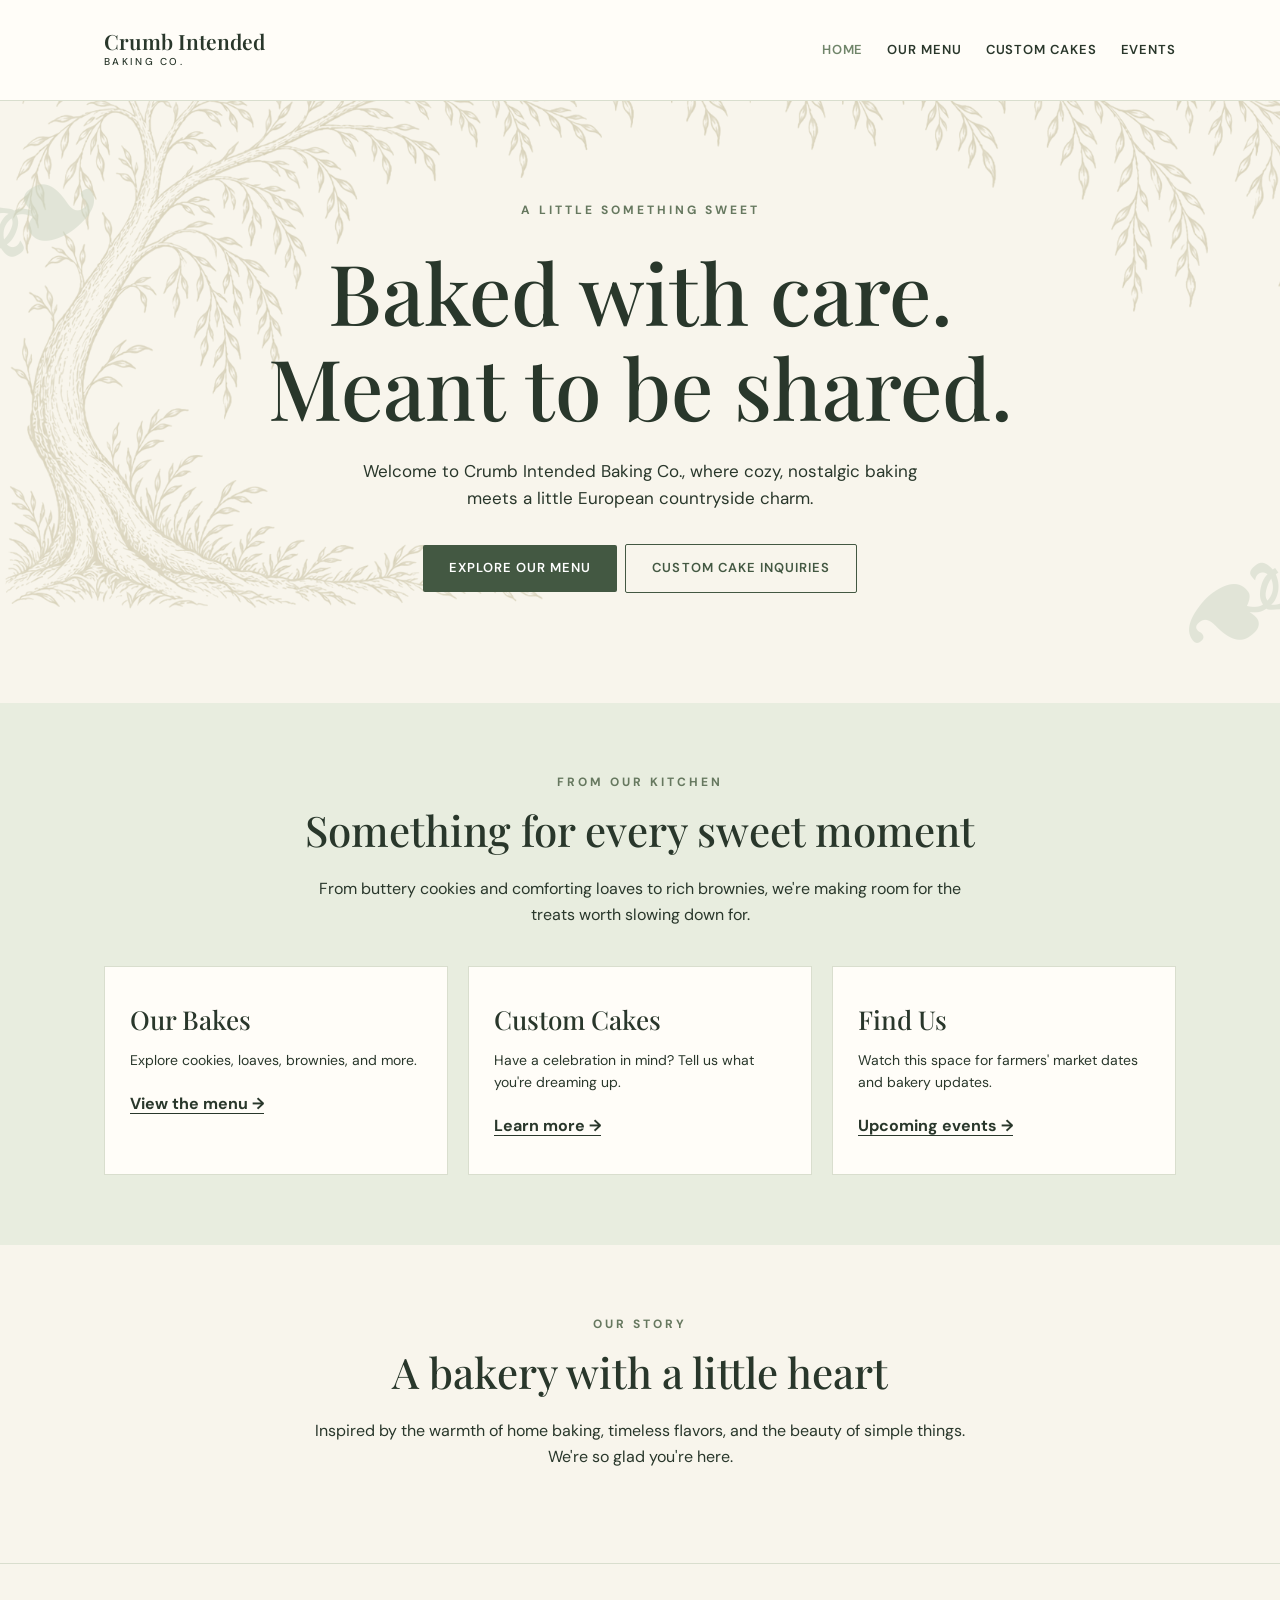
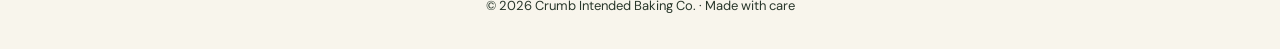
==== index.html @ a88b28e7 "Update index.html" ====
<!doctype html>
<html lang="en">
<head>
  <meta charset="utf-8">
  <meta name="viewport" content="width=device-width,initial-scale=1">
  <meta name="description" content="Crumb Intended Baking Co. — thoughtfully baked treats, custom cake inquiries, and local market updates.">
  <title>Crumb Intended Baking Co. | Home</title>
  <link rel="preconnect" href="https://fonts.googleapis.com">
  <link rel="preconnect" href="https://fonts.gstatic.com" crossorigin>
  <link href="https://fonts.googleapis.com/css2?family=DM+Sans:wght@400;500;600;700&family=Playfair+Display:wght@400;500;600&display=swap" rel="stylesheet">
  <style>
    :root{--cream:#f8f5ec;--sage:#a6b19a;--olive:#435842;--ink:#29372b;--line:#d9dece;--paper:#fffdf8}
    *{box-sizing:border-box}body{margin:0;background:var(--cream);color:var(--ink);font-family:'DM Sans',Arial,sans-serif;line-height:1.6}a{color:inherit}header{background:var(--paper);border-bottom:1px solid var(--line)}.wrap{max-width:1120px;margin:auto;padding:0 24px}.nav{display:flex;align-items:center;justify-content:space-between;gap:24px;min-height:100px}.brand{display:flex;align-items:center;gap:14px;text-decoration:none}.logo{width:56px;height:56px;object-fit:contain}.brand-text{font:600 21px/1.15 'Playfair Display',Georgia,serif}.brand-text small{display:block;font:500 10px/1.8 'DM Sans',sans-serif;letter-spacing:.23em;text-transform:uppercase}nav{display:flex;gap:24px;flex-wrap:wrap}nav a{text-decoration:none;font-size:13px;font-weight:600;letter-spacing:.07em;text-transform:uppercase}nav a:hover,nav a[aria-current=page]{color:#70856a}.hero{padding:100px 0 110px;text-align:center;position:relative;overflow:hidden}.eyebrow{text-transform:uppercase;letter-spacing:.25em;font-size:12px;color:#66785f;font-weight:700}.hero h1{font:500 clamp(44px,7vw,84px)/1.13 'Playfair Display',Georgia,serif;max-width:850px;margin:24px auto}.hero p{font-size:17px;max-width:600px;margin:0 auto 32px}.button{display:inline-block;background:var(--olive);color:white;text-decoration:none;padding:13px 26px;border-radius:2px;font-weight:600;font-size:13px;letter-spacing:.08em;text-transform:uppercase}.button:hover{background:#2e412f}.ghost{background:transparent;color:var(--olive);border:1px solid var(--olive);margin-left:8px}.ghost:hover{background:#e6ebdf}.branch{position:absolute;font:normal 160px Georgia,serif;color:#cbd5c3;opacity:.5;pointer-events:none}.left{left:-25px;top:20px;transform:rotate(-25deg)}.right{right:-25px;bottom:0;transform:rotate(145deg)}.section{padding:70px 0;text-align:center}.section h2{font:500 42px 'Playfair Display',Georgia,serif;margin:10px 0 18px}.section p{max-width:680px;margin:0 auto 24px}.cards{display:grid;grid-template-columns:repeat(3,1fr);gap:20px;margin-top:38px}.card{padding:35px 25px;background:var(--paper);border:1px solid var(--line);text-align:left}.card h3{font:500 26px 'Playfair Display',Georgia,serif;margin:0 0 12px}.card p{font-size:14px;margin:0 0 20px}.card a{font-weight:700;text-underline-offset:4px}.muted{background:#e8eddf}.footer{padding:32px 0;text-align:center;font-size:13px;border-top:1px solid var(--line)}@media(max-width:760px){.nav{flex-direction:column;padding:20px 0}nav{justify-content:center;gap:15px}.hero{padding:75px 0}.cards{grid-template-columns:1fr}.branch{display:none}.ghost{margin:10px 0 0}}
  .hero {
  position: relative;
  overflow: hidden;
}

.hero .willow-tree {
  position: absolute;
  width: 1050px;
  max-width: none;
  height: auto;
  transform: scale(1.35);
transform-origin: left center;
  left: -0px;
  top: -10px;
  opacity: 0.35;
  pointer-events: none;
  z-index: 0;
}

.hero .wrap {
  position: relative;
  z-index: 1;
}
  </style>
</head>
<body>
<header><div class="wrap nav"><a class="brand" href="index.html"><img class="logo" src="logo.png" alt="" onerror="this.style.display='none'"><span class="brand-text">Crumb Intended <small>Baking Co.</small></span></a><nav aria-label="Main navigation"><a href="index.html" aria-current="page">Home</a><a href="menu.html">Our Menu</a><a href="custom-cakes.html">Custom Cakes</a><a href="events.html">Events</a></nav></div></header>
<main>
<section class="hero">
  <img class="willow-tree" src="crumb_intended_willow_transparent.png" alt="" aria-hidden="true">
  <span class="branch left" aria-hidden="true">❧</span><span class="branch right" aria-hidden="true">❧</span><div class="wrap"><div class="eyebrow">A little something sweet</div><h1>Baked with care.<br>Meant to be shared.</h1><p>Welcome to Crumb Intended Baking Co., where cozy, nostalgic baking meets a little European countryside charm.</p><a class="button" href="menu.html">Explore our menu</a><a class="button ghost" href="custom-cakes.html">Custom cake inquiries</a></div></section>
<section class="section muted"><div class="wrap"><div class="eyebrow">From our kitchen</div><h2>Something for every sweet moment</h2><p>From buttery cookies and comforting loaves to rich brownies, we're making room for the treats worth slowing down for.</p><div class="cards"><article class="card"><h3>Our Bakes</h3><p>Explore cookies, loaves, brownies, and more.</p><a href="menu.html">View the menu →</a></article><article class="card"><h3>Custom Cakes</h3><p>Have a celebration in mind? Tell us what you're dreaming up.</p><a href="cakes.html">Learn more →</a></article><article class="card"><h3>Find Us</h3><p>Watch this space for farmers' market dates and bakery updates.</p><a href="events.html">Upcoming events →</a></article></div></div></section>
<section class="section"><div class="wrap"><div class="eyebrow">Our story</div><h2>A bakery with a little heart</h2><p>Inspired by the warmth of home baking, timeless flavors, and the beauty of simple things. We're so glad you're here.</p></div></section>
</main><footer class="footer"><div class="wrap">© <span id="year"></span> Crumb Intended Baking Co. · Made with care</div></footer>
<script>document.getElementById('year').textContent=new Date().getFullYear();</script>
</body></html>
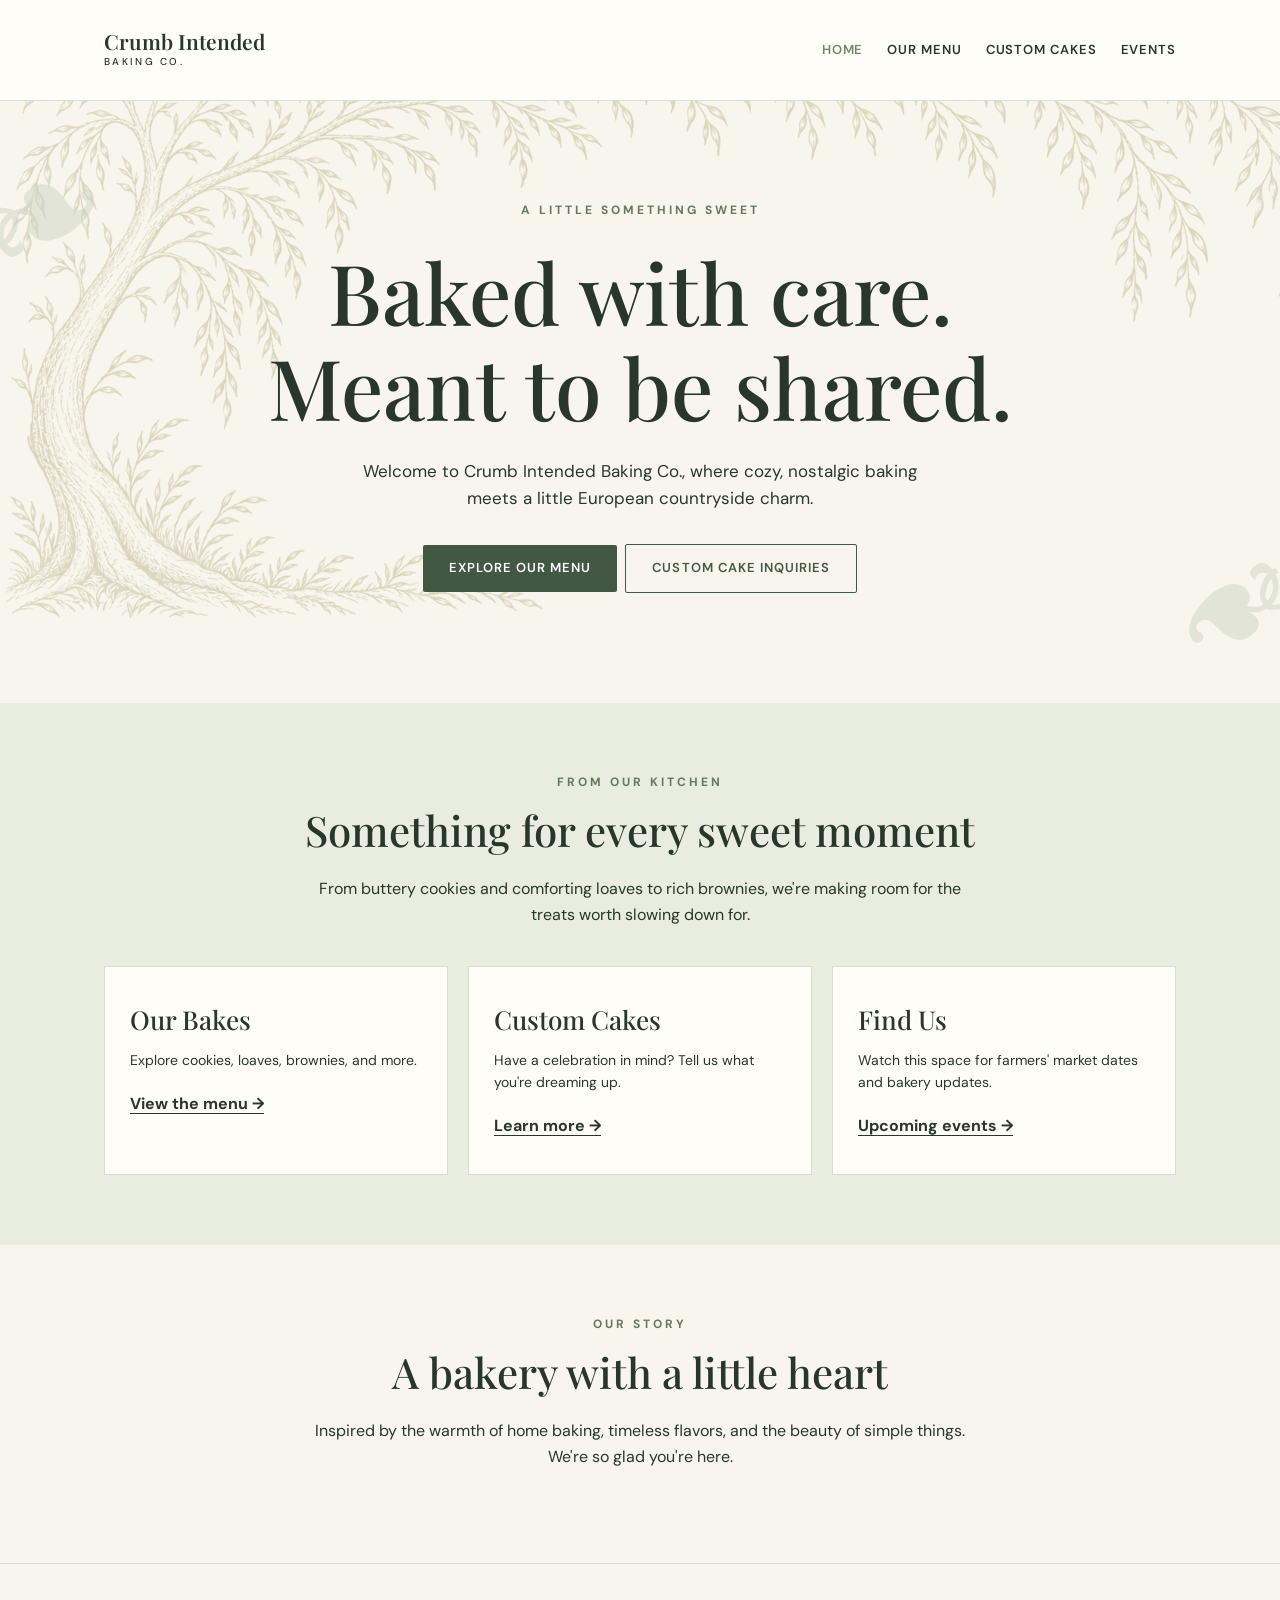
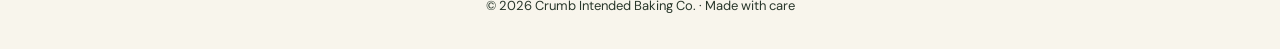
==== commit fb263b74: "Update index.html" ====
--- a/index.html
+++ b/index.html
@@ -24,7 +24,7 @@
   transform: scale(1.35);
 transform-origin: left center;
   left: -0px;
-  top: -10px;
+  top:   0px;
   opacity: 0.35;
   pointer-events: none;
   z-index: 0;
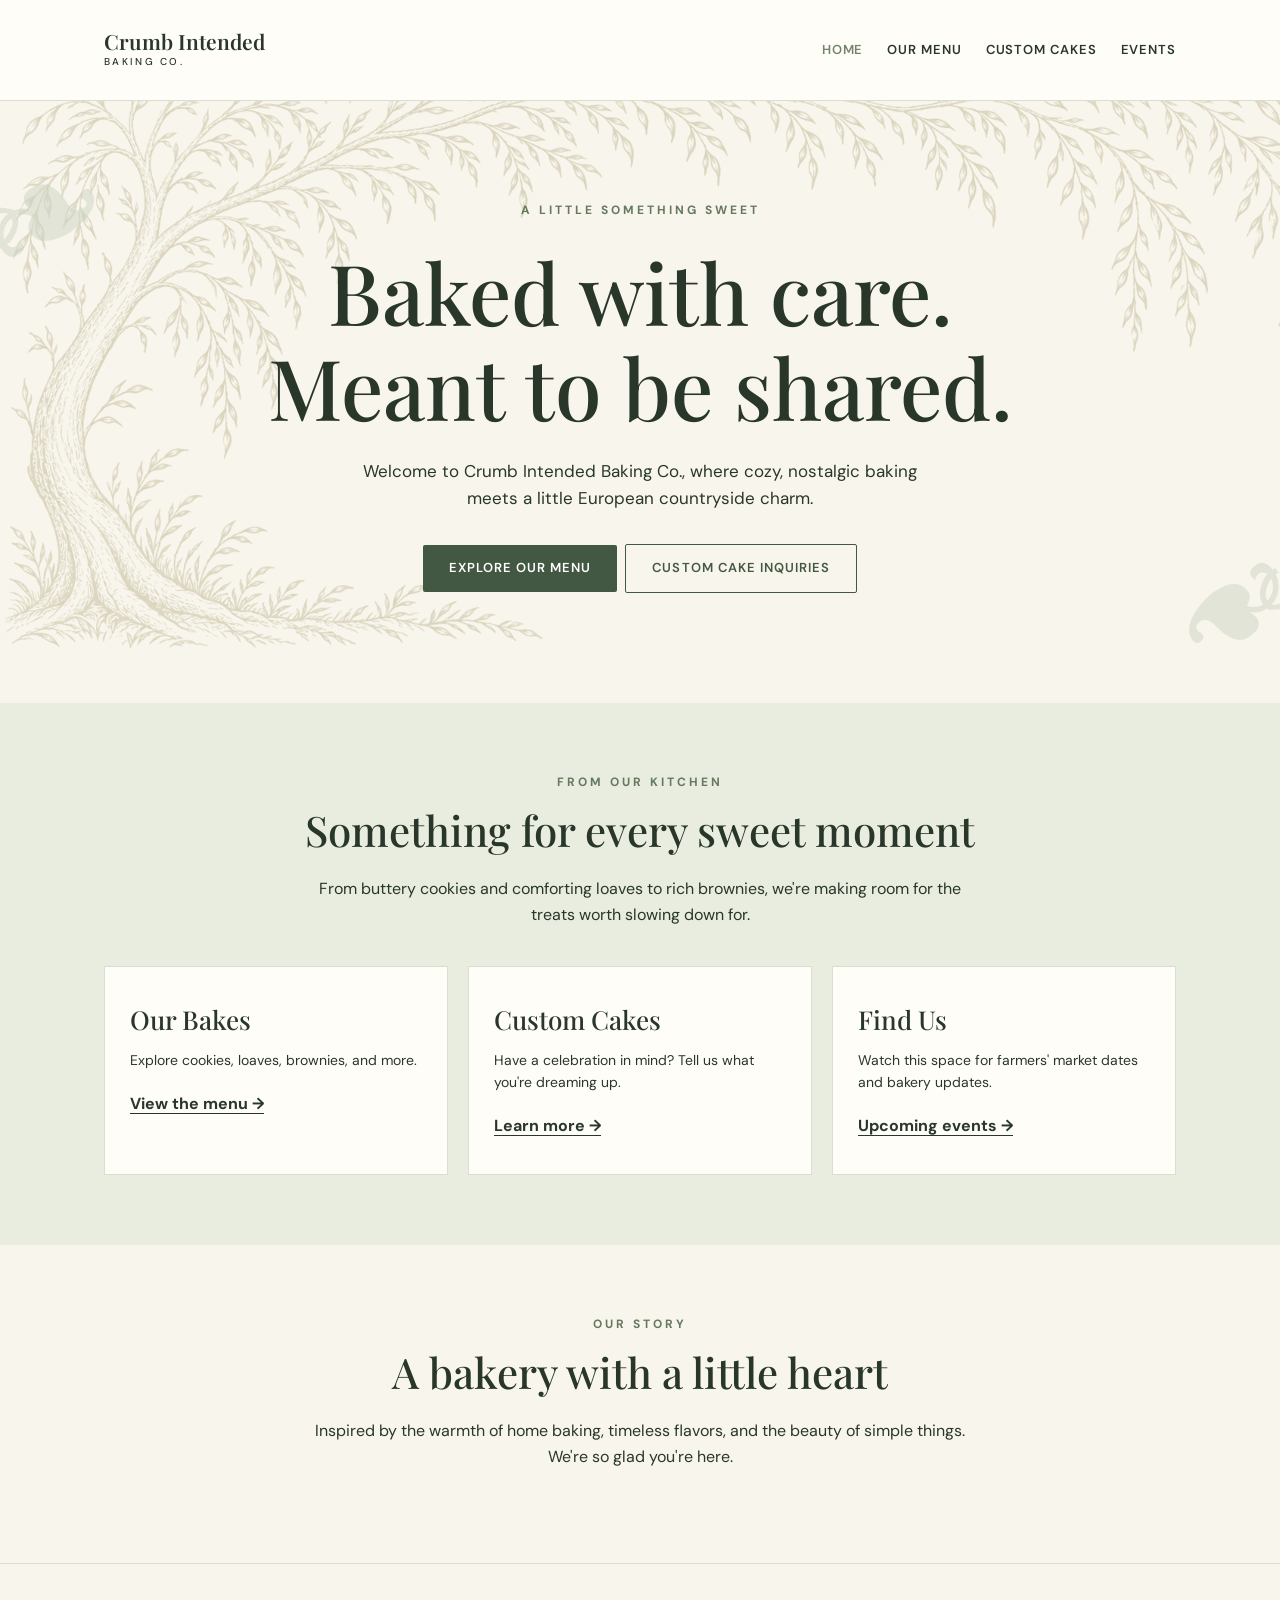
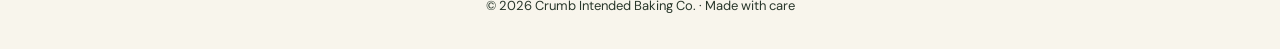
==== commit 76e0c587: "Update index.html" ====
--- a/index.html
+++ b/index.html
@@ -24,7 +24,7 @@
   transform: scale(1.35);
 transform-origin: left center;
   left: -0px;
-  top:   0px;
+  top:   30px;
   opacity: 0.35;
   pointer-events: none;
   z-index: 0;
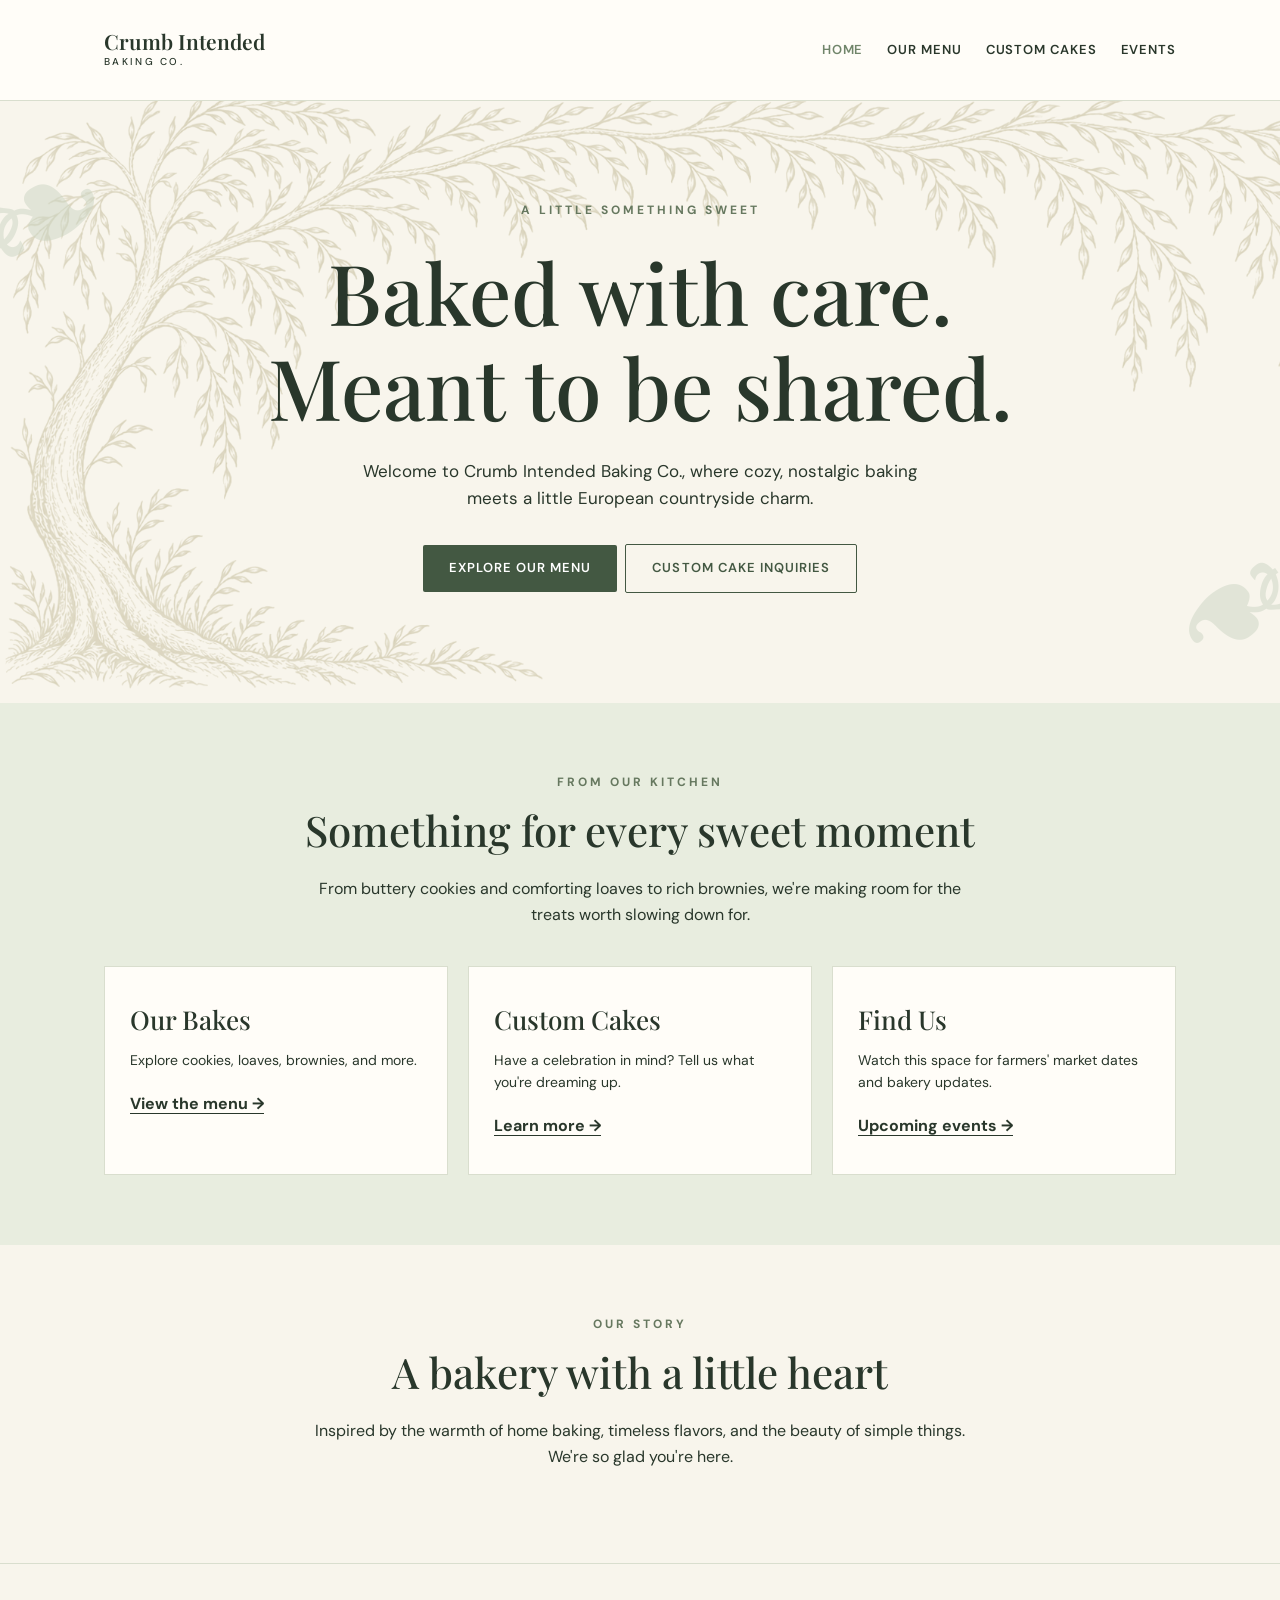
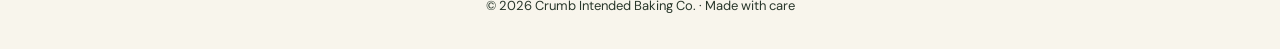
==== commit a965430c: "Update index.html" ====
--- a/index.html
+++ b/index.html
@@ -24,7 +24,7 @@
   transform: scale(1.35);
 transform-origin: left center;
   left: -0px;
-  top:   30px;
+  top:   70px;
   opacity: 0.35;
   pointer-events: none;
   z-index: 0;
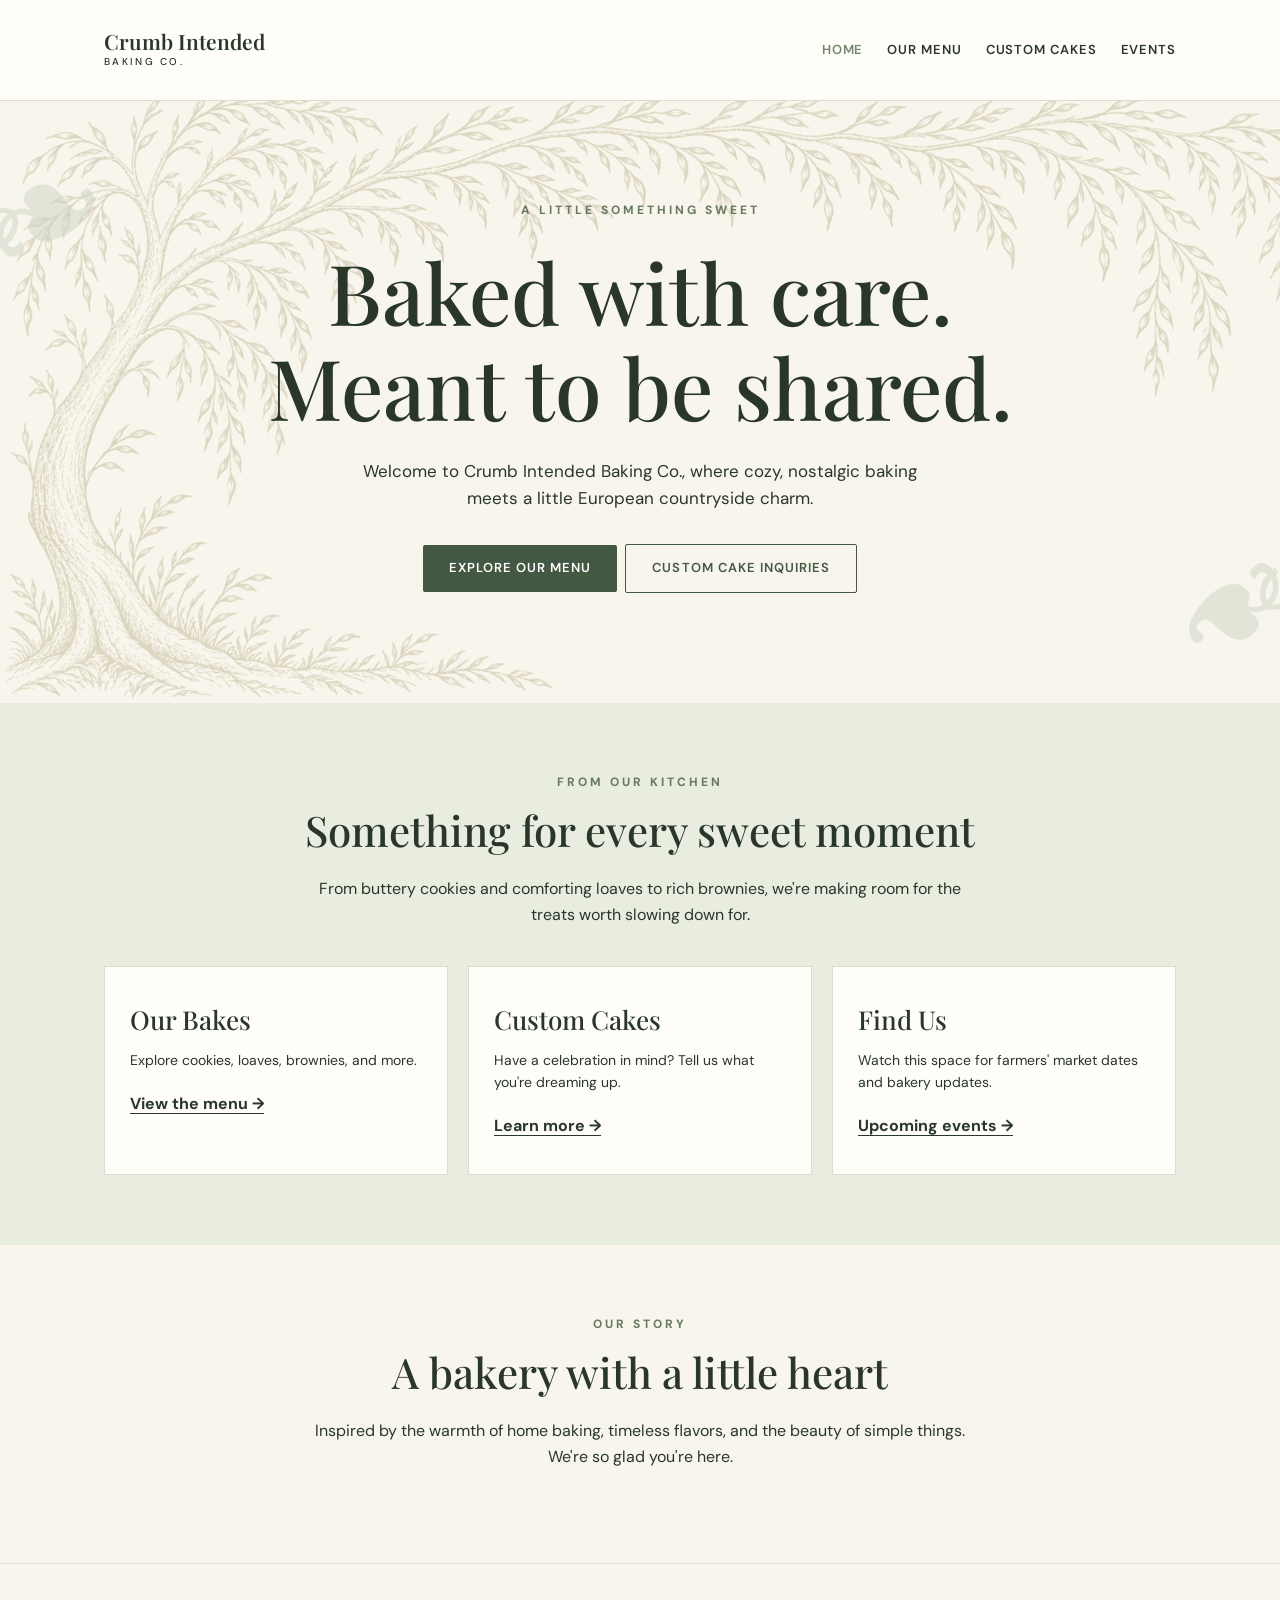
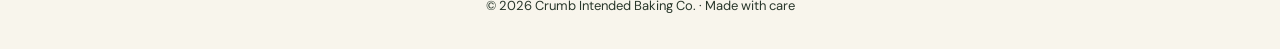
==== commit 316eab3c: "Update index.html" ====
--- a/index.html
+++ b/index.html
@@ -18,7 +18,7 @@
 
 .hero .willow-tree {
   position: absolute;
-  width: 1050px;
+  width: 1070px;
   max-width: none;
   height: auto;
   transform: scale(1.35);
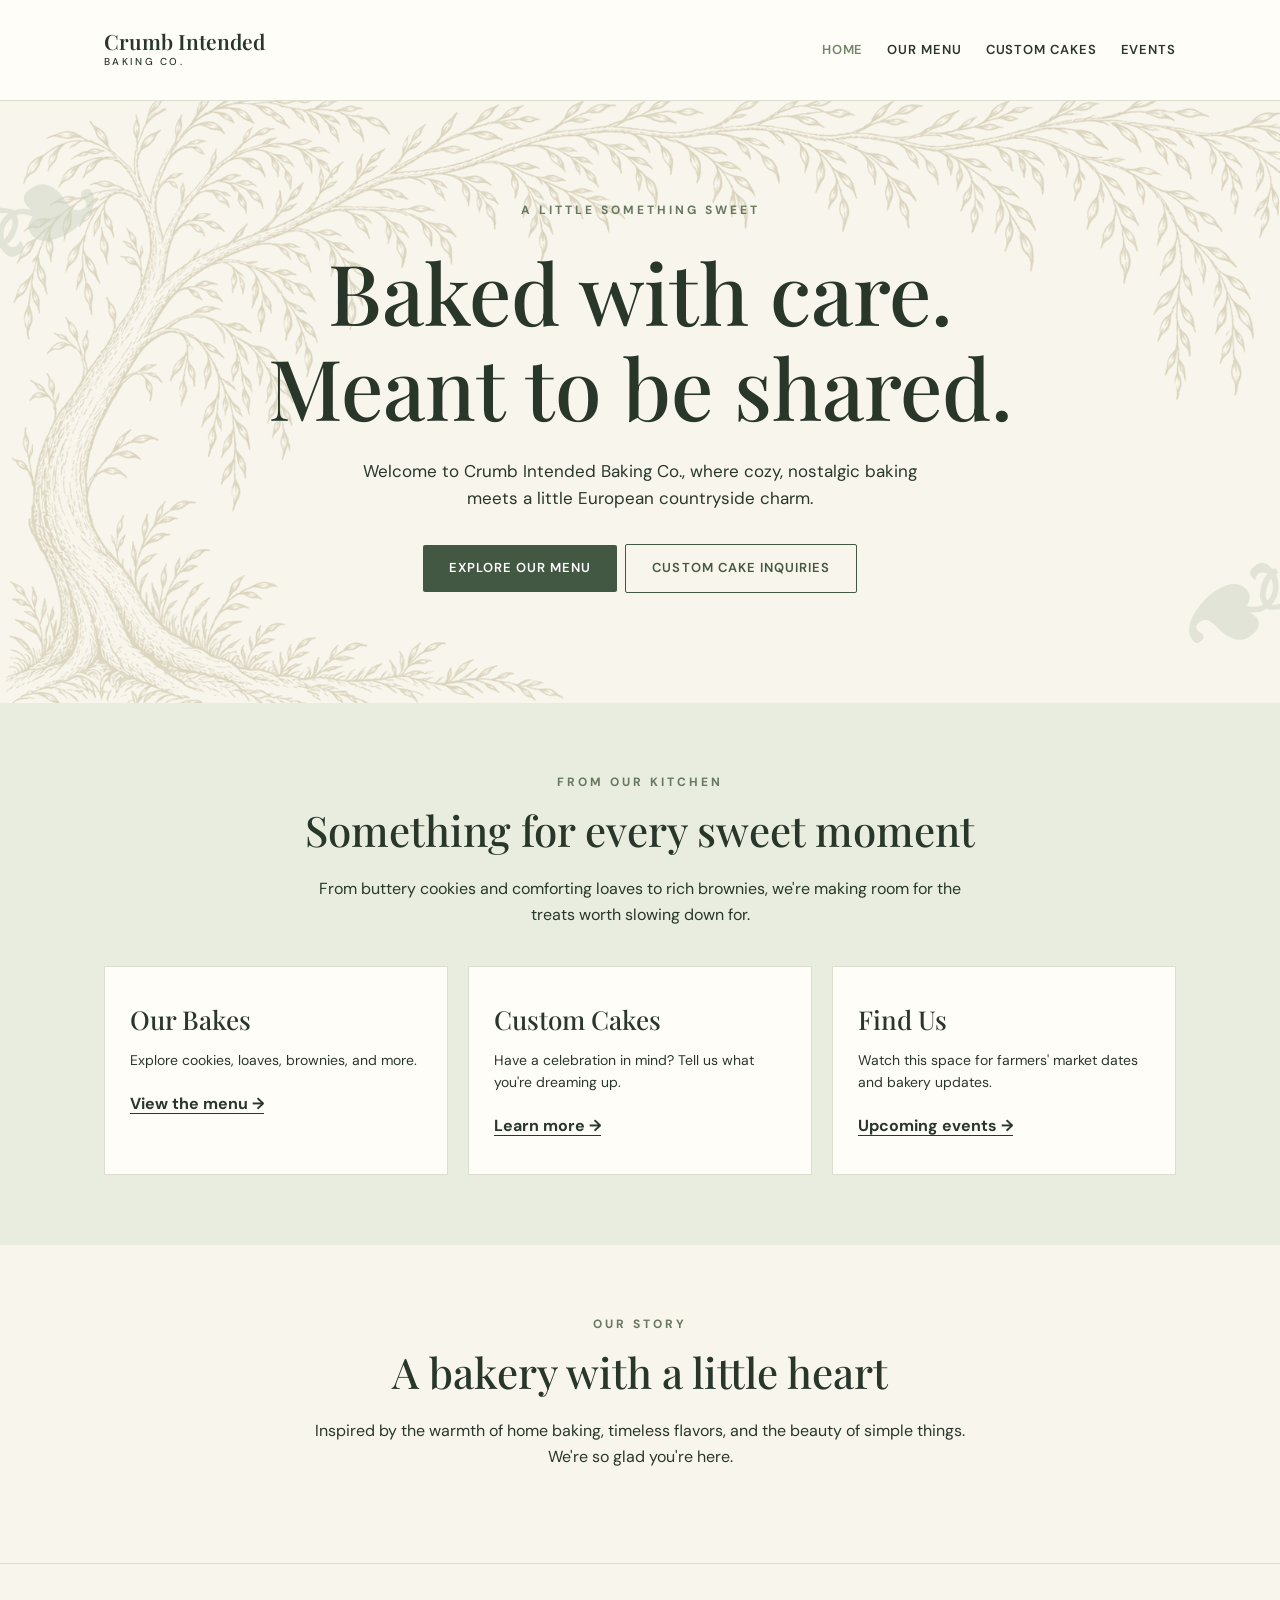
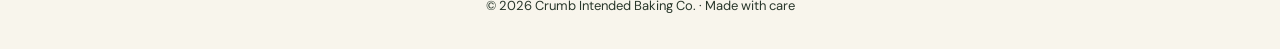
==== commit d658ddb0: "Update index.html" ====
--- a/index.html
+++ b/index.html
@@ -18,7 +18,7 @@
 
 .hero .willow-tree {
   position: absolute;
-  width: 1070px;
+  width: 1090px;
   max-width: none;
   height: auto;
   transform: scale(1.35);
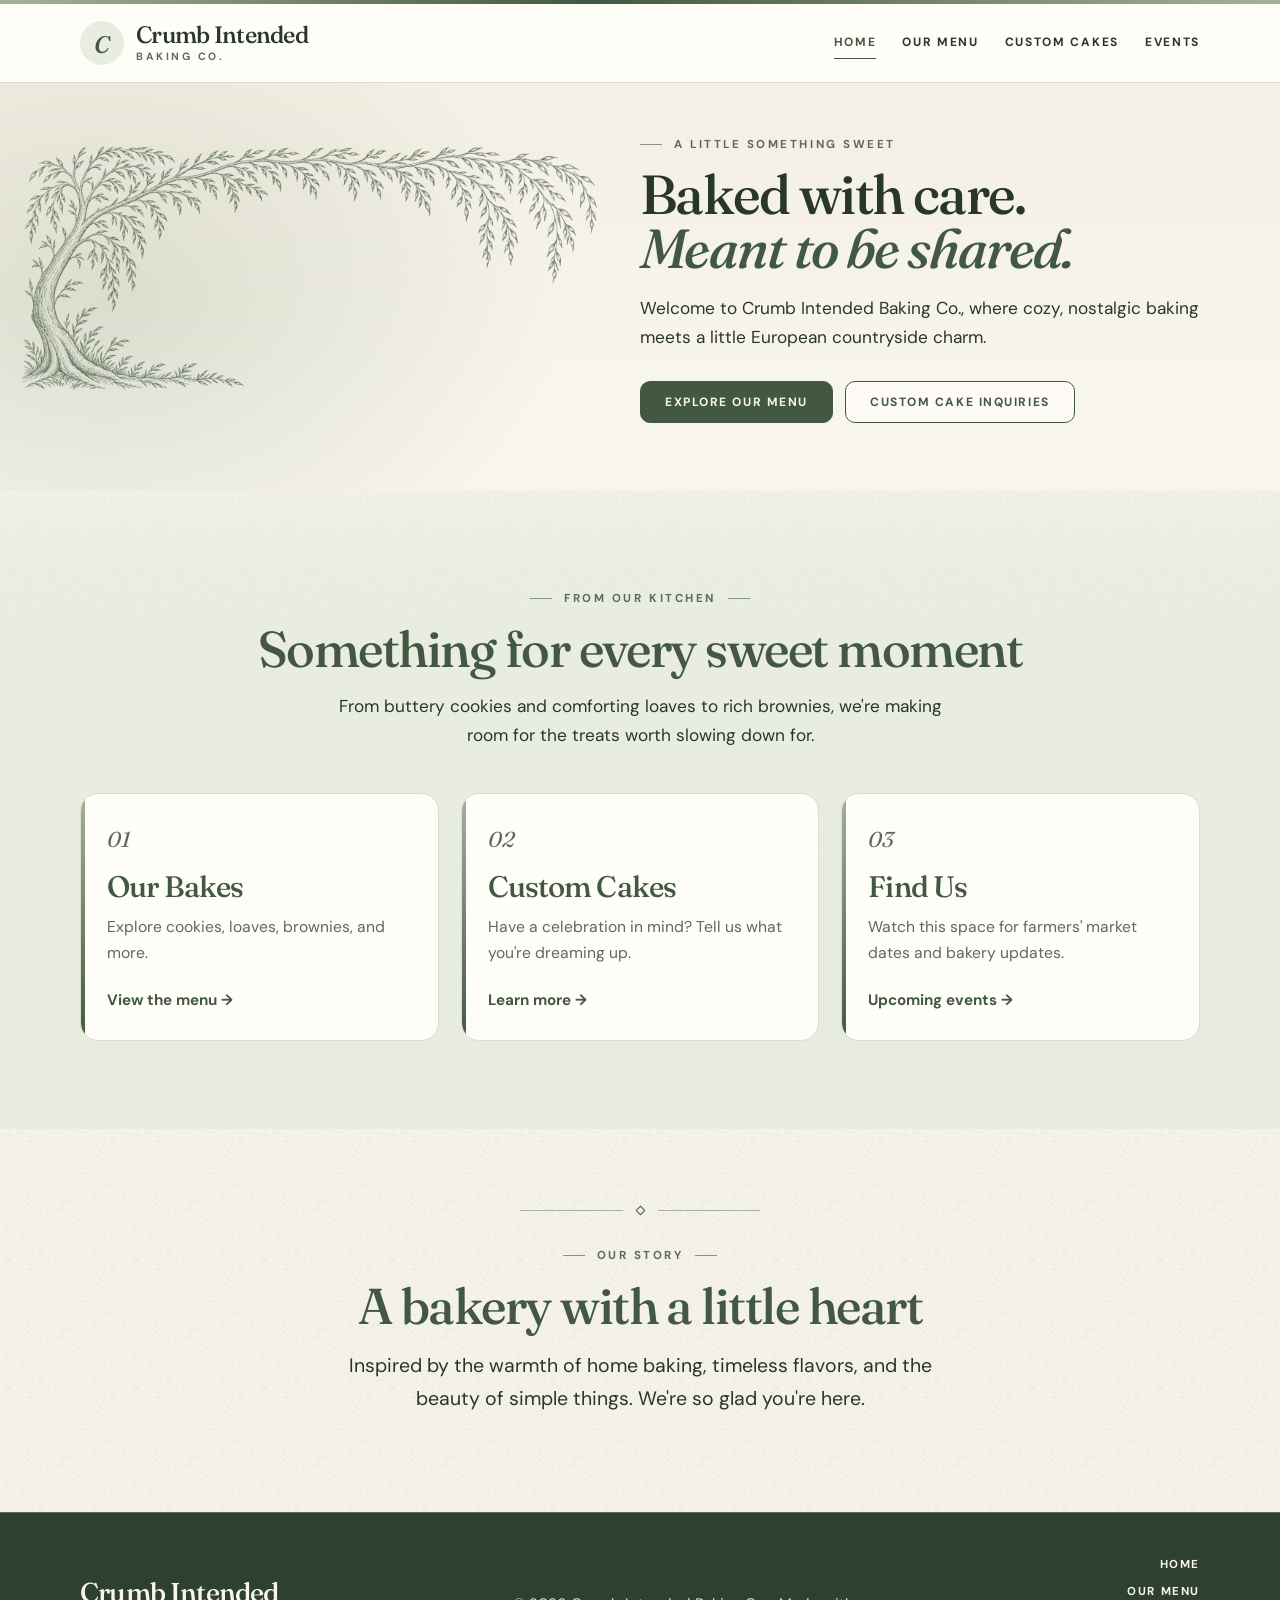
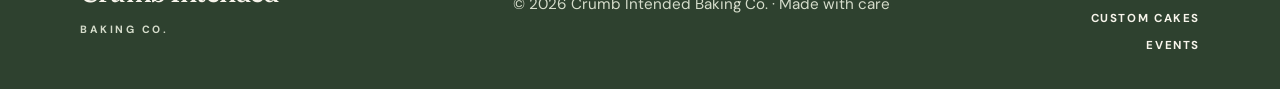
==== commit 57a20327: "Refresh the bakery site with one cream, sage, and olive design. Share a header, type pairing, and fo" ====
--- a/index.html
+++ b/index.html
@@ -4,46 +4,104 @@
   <meta charset="utf-8">
   <meta name="viewport" content="width=device-width,initial-scale=1">
   <meta name="description" content="Crumb Intended Baking Co. — thoughtfully baked treats, custom cake inquiries, and local market updates.">
+  <meta name="theme-color" content="#f8f5ec">
   <title>Crumb Intended Baking Co. | Home</title>
+  <link rel="icon" href="assets/favicon.svg" type="image/svg+xml">
   <link rel="preconnect" href="https://fonts.googleapis.com">
   <link rel="preconnect" href="https://fonts.gstatic.com" crossorigin>
-  <link href="https://fonts.googleapis.com/css2?family=DM+Sans:wght@400;500;600;700&family=Playfair+Display:wght@400;500;600&display=swap" rel="stylesheet">
-  <style>
-    :root{--cream:#f8f5ec;--sage:#a6b19a;--olive:#435842;--ink:#29372b;--line:#d9dece;--paper:#fffdf8}
-    *{box-sizing:border-box}body{margin:0;background:var(--cream);color:var(--ink);font-family:'DM Sans',Arial,sans-serif;line-height:1.6}a{color:inherit}header{background:var(--paper);border-bottom:1px solid var(--line)}.wrap{max-width:1120px;margin:auto;padding:0 24px}.nav{display:flex;align-items:center;justify-content:space-between;gap:24px;min-height:100px}.brand{display:flex;align-items:center;gap:14px;text-decoration:none}.logo{width:56px;height:56px;object-fit:contain}.brand-text{font:600 21px/1.15 'Playfair Display',Georgia,serif}.brand-text small{display:block;font:500 10px/1.8 'DM Sans',sans-serif;letter-spacing:.23em;text-transform:uppercase}nav{display:flex;gap:24px;flex-wrap:wrap}nav a{text-decoration:none;font-size:13px;font-weight:600;letter-spacing:.07em;text-transform:uppercase}nav a:hover,nav a[aria-current=page]{color:#70856a}.hero{padding:100px 0 110px;text-align:center;position:relative;overflow:hidden}.eyebrow{text-transform:uppercase;letter-spacing:.25em;font-size:12px;color:#66785f;font-weight:700}.hero h1{font:500 clamp(44px,7vw,84px)/1.13 'Playfair Display',Georgia,serif;max-width:850px;margin:24px auto}.hero p{font-size:17px;max-width:600px;margin:0 auto 32px}.button{display:inline-block;background:var(--olive);color:white;text-decoration:none;padding:13px 26px;border-radius:2px;font-weight:600;font-size:13px;letter-spacing:.08em;text-transform:uppercase}.button:hover{background:#2e412f}.ghost{background:transparent;color:var(--olive);border:1px solid var(--olive);margin-left:8px}.ghost:hover{background:#e6ebdf}.branch{position:absolute;font:normal 160px Georgia,serif;color:#cbd5c3;opacity:.5;pointer-events:none}.left{left:-25px;top:20px;transform:rotate(-25deg)}.right{right:-25px;bottom:0;transform:rotate(145deg)}.section{padding:70px 0;text-align:center}.section h2{font:500 42px 'Playfair Display',Georgia,serif;margin:10px 0 18px}.section p{max-width:680px;margin:0 auto 24px}.cards{display:grid;grid-template-columns:repeat(3,1fr);gap:20px;margin-top:38px}.card{padding:35px 25px;background:var(--paper);border:1px solid var(--line);text-align:left}.card h3{font:500 26px 'Playfair Display',Georgia,serif;margin:0 0 12px}.card p{font-size:14px;margin:0 0 20px}.card a{font-weight:700;text-underline-offset:4px}.muted{background:#e8eddf}.footer{padding:32px 0;text-align:center;font-size:13px;border-top:1px solid var(--line)}@media(max-width:760px){.nav{flex-direction:column;padding:20px 0}nav{justify-content:center;gap:15px}.hero{padding:75px 0}.cards{grid-template-columns:1fr}.branch{display:none}.ghost{margin:10px 0 0}}
-  .hero {
-  position: relative;
-  overflow: hidden;
-}
-
-.hero .willow-tree {
-  position: absolute;
-  width: 1090px;
-  max-width: none;
-  height: auto;
-  transform: scale(1.35);
-transform-origin: left center;
-  left: -0px;
-  top:   70px;
-  opacity: 0.35;
-  pointer-events: none;
-  z-index: 0;
-}
-
-.hero .wrap {
-  position: relative;
-  z-index: 1;
-}
-  </style>
+  <link href="https://fonts.googleapis.com/css2?family=DM+Sans:ital,opsz,wght@0,9..40,400;0,9..40,500;0,9..40,600;0,9..40,700;1,9..40,400&family=Fraunces:ital,opsz,wght@0,9..144,500;0,9..144,600;1,9..144,500&display=swap" rel="stylesheet">
+  <link rel="preload" as="image" href="assets/willow.webp" type="image/webp">
+  <link rel="stylesheet" href="styles.css">
 </head>
 <body>
-<header><div class="wrap nav"><a class="brand" href="index.html"><img class="logo" src="logo.png" alt="" onerror="this.style.display='none'"><span class="brand-text">Crumb Intended <small>Baking Co.</small></span></a><nav aria-label="Main navigation"><a href="index.html" aria-current="page">Home</a><a href="menu.html">Our Menu</a><a href="custom-cakes.html">Custom Cakes</a><a href="events.html">Events</a></nav></div></header>
-<main>
-<section class="hero">
-  <img class="willow-tree" src="crumb_intended_willow_transparent.png" alt="" aria-hidden="true">
-  <span class="branch left" aria-hidden="true">❧</span><span class="branch right" aria-hidden="true">❧</span><div class="wrap"><div class="eyebrow">A little something sweet</div><h1>Baked with care.<br>Meant to be shared.</h1><p>Welcome to Crumb Intended Baking Co., where cozy, nostalgic baking meets a little European countryside charm.</p><a class="button" href="menu.html">Explore our menu</a><a class="button ghost" href="custom-cakes.html">Custom cake inquiries</a></div></section>
-<section class="section muted"><div class="wrap"><div class="eyebrow">From our kitchen</div><h2>Something for every sweet moment</h2><p>From buttery cookies and comforting loaves to rich brownies, we're making room for the treats worth slowing down for.</p><div class="cards"><article class="card"><h3>Our Bakes</h3><p>Explore cookies, loaves, brownies, and more.</p><a href="menu.html">View the menu →</a></article><article class="card"><h3>Custom Cakes</h3><p>Have a celebration in mind? Tell us what you're dreaming up.</p><a href="cakes.html">Learn more →</a></article><article class="card"><h3>Find Us</h3><p>Watch this space for farmers' market dates and bakery updates.</p><a href="events.html">Upcoming events →</a></article></div></div></section>
-<section class="section"><div class="wrap"><div class="eyebrow">Our story</div><h2>A bakery with a little heart</h2><p>Inspired by the warmth of home baking, timeless flavors, and the beauty of simple things. We're so glad you're here.</p></div></section>
-</main><footer class="footer"><div class="wrap">© <span id="year"></span> Crumb Intended Baking Co. · Made with care</div></footer>
-<script>document.getElementById('year').textContent=new Date().getFullYear();</script>
-</body></html>
+<a class="skip" href="#main">Skip to content</a>
+<header class="site-header">
+  <div class="header-accent" aria-hidden="true"></div>
+  <div class="wrap header-bar">
+    <a class="brand" href="index.html">
+      <span class="brand-mark" aria-hidden="true">C</span>
+      <span class="brand-text">Crumb Intended<small>Baking Co.</small></span>
+    </a>
+    <button class="nav-toggle" type="button" aria-expanded="false" aria-controls="site-nav" aria-label="Open menu">
+      <span class="nav-toggle-bars" aria-hidden="true"></span>
+      <span class="nav-toggle-label">Menu</span>
+    </button>
+    <nav class="site-nav" id="site-nav" aria-label="Main navigation">
+      <a href="index.html" aria-current="page">Home</a>
+      <a href="menu.html">Our Menu</a>
+      <a href="custom-cakes.html">Custom Cakes</a>
+      <a href="events.html">Events</a>
+    </nav>
+  </div>
+</header>
+<main id="main">
+  <section class="hero">
+    <div class="wrap hero-layout">
+      <div class="hero-art" aria-hidden="true">
+        <img class="willow" src="assets/willow.webp" alt="" width="1600" height="716">
+      </div>
+      <div class="hero-copy">
+        <p class="eyebrow">A little something sweet</p>
+        <h1>Baked with care.<span class="line-soft">Meant to be shared.</span></h1>
+        <p class="lede">Welcome to Crumb Intended Baking Co., where cozy, nostalgic baking meets a little European countryside charm.</p>
+        <div class="actions">
+          <a class="button" href="menu.html">Explore our menu</a>
+          <a class="button ghost" href="custom-cakes.html">Custom cake inquiries</a>
+        </div>
+      </div>
+    </div>
+  </section>
+  <section class="section section-mist center">
+    <div class="wrap">
+      <p class="eyebrow">From our kitchen</p>
+      <h2 class="section-title">Something for every sweet moment</h2>
+      <p class="lede">From buttery cookies and comforting loaves to rich brownies, we're making room for the treats worth slowing down for.</p>
+      <div class="cards">
+        <article class="card">
+          <span class="card-index" aria-hidden="true">01</span>
+          <h3>Our Bakes</h3>
+          <p>Explore cookies, loaves, brownies, and more.</p>
+          <a class="text-link" href="menu.html">View the menu →</a>
+        </article>
+        <article class="card">
+          <span class="card-index" aria-hidden="true">02</span>
+          <h3>Custom Cakes</h3>
+          <p>Have a celebration in mind? Tell us what you're dreaming up.</p>
+          <a class="text-link" href="custom-cakes.html">Learn more →</a>
+        </article>
+        <article class="card">
+          <span class="card-index" aria-hidden="true">03</span>
+          <h3>Find Us</h3>
+          <p>Watch this space for farmers' market dates and bakery updates.</p>
+          <a class="text-link" href="events.html">Upcoming events →</a>
+        </article>
+      </div>
+    </div>
+  </section>
+  <section class="section story center">
+    <div class="narrow">
+      <div class="ornament" aria-hidden="true"><span></span></div>
+      <p class="eyebrow">Our story</p>
+      <h2 class="section-title">A bakery with a little heart</h2>
+      <p class="lede">Inspired by the warmth of home baking, timeless flavors, and the beauty of simple things. We're so glad you're here.</p>
+    </div>
+  </section>
+</main>
+<footer class="site-footer">
+  <div class="wrap footer-grid">
+    <div>
+      <p class="footer-name">Crumb Intended</p>
+      <p class="footer-tag">Baking Co.</p>
+    </div>
+    <p class="footer-note">© <span id="year"></span> Crumb Intended Baking Co. · Made with care</p>
+    <nav class="footer-nav" aria-label="Footer">
+      <a href="index.html">Home</a>
+      <a href="menu.html">Our Menu</a>
+      <a href="custom-cakes.html">Custom Cakes</a>
+      <a href="events.html">Events</a>
+    </nav>
+  </div>
+</footer>
+<script src="site.js"></script>
+</body>
+</html>
--- a/styles.css
+++ b/styles.css
@@ -0,0 +1,1040 @@
+/* Crumb Intended
+   Palette is the existing creams, sage, and olive — tints and shades only. */
+
+:root {
+  --cream: #f8f5ec;
+  --cream-deep: #efe8d6;
+  --paper: #fffdf8;
+  --mist: #e8eddf;
+  --sage: #a6b19a;
+  --sage-deep: #5c6b5b;
+  --sage-soft: #d5dccb;
+  --line: #d9dece;
+  --olive: #435842;
+  --olive-deep: #2e412f;
+  --ink: #29372b;
+  --muted: #5c6b5b;
+  --shadow: 0 18px 40px rgba(41, 55, 43, 0.07);
+  --header-h: 86px;
+  color-scheme: light;
+}
+
+* { box-sizing: border-box; }
+
+html { scroll-behavior: smooth; }
+
+body {
+  margin: 0;
+  min-height: 100vh;
+  display: flex;
+  flex-direction: column;
+  background-color: var(--cream);
+  background-image: url("assets/grain.png");
+  background-blend-mode: multiply;
+  color: var(--ink);
+  font-family: "DM Sans", "Segoe UI", sans-serif;
+  font-size: 17px;
+  line-height: 1.65;
+  -webkit-font-smoothing: antialiased;
+}
+
+main { flex: 1; }
+
+img { max-width: 100%; height: auto; }
+
+p { margin: 0; }
+
+a { color: inherit; }
+
+::selection {
+  background: var(--sage-soft);
+  color: var(--ink);
+}
+
+:focus-visible {
+  outline: 2px solid var(--olive);
+  outline-offset: 3px;
+}
+
+.skip {
+  position: absolute;
+  left: 16px;
+  top: -48px;
+  z-index: 80;
+  background: var(--olive);
+  color: var(--cream);
+  padding: 8px 14px;
+  border-radius: 8px;
+  text-decoration: none;
+}
+
+.skip:focus { top: 12px; }
+
+.wrap {
+  width: min(1120px, calc(100% - 48px));
+  margin-inline: auto;
+}
+
+.narrow {
+  width: min(720px, calc(100% - 48px));
+  margin-inline: auto;
+}
+
+/* Header */
+
+.site-header {
+  position: sticky;
+  top: 0;
+  z-index: 40;
+  background: rgba(255, 253, 248, 0.94);
+  backdrop-filter: blur(14px);
+  border-bottom: 1px solid var(--line);
+}
+
+.header-accent {
+  height: 4px;
+  background: linear-gradient(90deg, var(--sage) 0%, var(--olive) 46%, var(--sage) 100%);
+}
+
+.header-bar {
+  display: flex;
+  align-items: center;
+  justify-content: space-between;
+  gap: 24px;
+  min-height: 78px;
+}
+
+.brand {
+  display: flex;
+  align-items: center;
+  gap: 12px;
+  text-decoration: none;
+  color: var(--ink);
+}
+
+.brand-mark {
+  width: 44px;
+  height: 44px;
+  flex: none;
+  display: grid;
+  place-items: center;
+  border-radius: 50%;
+  background: var(--mist);
+  color: var(--olive);
+  font-family: Fraunces, Georgia, serif;
+  font-style: italic;
+  font-weight: 500;
+  font-size: 1.5rem;
+  line-height: 1;
+  padding-top: 3px;
+  transition: background 0.25s ease;
+}
+
+.brand-text {
+  font-family: Fraunces, Georgia, serif;
+  font-weight: 500;
+  font-size: 1.48rem;
+  line-height: 0.95;
+  letter-spacing: -0.03em;
+}
+
+.brand-text small {
+  display: block;
+  margin-top: 6px;
+  font-family: "DM Sans", sans-serif;
+  font-size: 0.66rem;
+  font-weight: 700;
+  letter-spacing: 0.24em;
+  text-transform: uppercase;
+  color: var(--sage-deep);
+}
+
+.site-nav {
+  display: flex;
+  align-items: center;
+  gap: 26px;
+}
+
+.site-nav a {
+  position: relative;
+  text-decoration: none;
+  font-size: 0.75rem;
+  font-weight: 700;
+  letter-spacing: 0.14em;
+  text-transform: uppercase;
+  color: var(--ink);
+  padding: 8px 0;
+}
+
+.site-nav a::after {
+  content: "";
+  position: absolute;
+  left: 0;
+  right: 0;
+  bottom: 2px;
+  height: 1px;
+  background: var(--olive);
+  transform: scaleX(0);
+  transform-origin: left center;
+  transition: transform 0.25s ease;
+}
+
+.site-nav a:hover::after,
+.site-nav a[aria-current="page"]::after {
+  transform: scaleX(1);
+}
+
+.site-nav a[aria-current="page"] { color: var(--olive); }
+
+.nav-toggle {
+  display: none;
+  align-items: center;
+  gap: 10px;
+  border: 1px solid var(--line);
+  background: var(--paper);
+  color: var(--olive);
+  border-radius: 999px;
+  padding: 9px 14px;
+  font-family: inherit;
+  font-size: 0.72rem;
+  font-weight: 700;
+  letter-spacing: 0.14em;
+  text-transform: uppercase;
+  cursor: pointer;
+}
+
+.nav-toggle-bars,
+.nav-toggle-bars::before,
+.nav-toggle-bars::after {
+  display: block;
+  width: 16px;
+  height: 1.5px;
+  background: var(--olive);
+  border-radius: 2px;
+  position: relative;
+  transition: transform 0.2s ease, opacity 0.2s ease, top 0.2s ease;
+}
+
+.nav-toggle-bars::before,
+.nav-toggle-bars::after {
+  content: "";
+  position: absolute;
+  left: 0;
+}
+
+.nav-toggle-bars::before { top: -6px; }
+.nav-toggle-bars::after { top: 6px; }
+
+.nav-toggle[aria-expanded="true"] .nav-toggle-bars { background: transparent; }
+
+.nav-toggle[aria-expanded="true"] .nav-toggle-bars::before {
+  top: 0;
+  transform: rotate(45deg);
+}
+
+.nav-toggle[aria-expanded="true"] .nav-toggle-bars::after {
+  top: 0;
+  transform: rotate(-45deg);
+}
+
+/* Type */
+
+.eyebrow {
+  display: inline-flex;
+  align-items: center;
+  gap: 12px;
+  margin: 0 0 14px;
+  color: var(--sage-deep);
+  font-size: 0.72rem;
+  font-weight: 700;
+  letter-spacing: 0.22em;
+  text-transform: uppercase;
+}
+
+.eyebrow::before,
+.center .eyebrow::after,
+.invite .eyebrow::after {
+  content: "";
+  width: 22px;
+  height: 1px;
+  background: currentColor;
+  opacity: 0.7;
+}
+
+h1, h2, h3 {
+  font-family: Fraunces, Georgia, serif;
+  font-weight: 500;
+  letter-spacing: -0.03em;
+  color: var(--ink);
+}
+
+.lede {
+  font-size: 1.08rem;
+  line-height: 1.7;
+  max-width: 38rem;
+}
+
+.center { text-align: center; }
+.center .lede { margin-inline: auto; }
+
+.section-title {
+  font-size: clamp(2.1rem, 4vw, 3.15rem);
+  line-height: 1.08;
+  margin: 0 0 16px;
+  color: var(--olive);
+}
+
+/* Buttons */
+
+.button {
+  display: inline-flex;
+  align-items: center;
+  justify-content: center;
+  gap: 8px;
+  appearance: none;
+  border: 1px solid var(--olive);
+  background: var(--olive);
+  color: var(--cream);
+  text-decoration: none;
+  padding: 14px 24px;
+  border-radius: 10px;
+  font-family: inherit;
+  font-size: 0.75rem;
+  font-weight: 700;
+  letter-spacing: 0.13em;
+  text-transform: uppercase;
+  line-height: 1;
+  cursor: pointer;
+  transition: background 0.2s ease, color 0.2s ease, transform 0.2s ease, box-shadow 0.2s ease, border-color 0.2s ease;
+}
+
+.button.ghost {
+  background: rgba(255, 253, 248, 0.82);
+  color: var(--olive);
+}
+
+.button.light {
+  background: var(--cream);
+  color: var(--olive);
+  border-color: var(--cream);
+}
+
+.actions {
+  display: flex;
+  flex-wrap: wrap;
+  gap: 12px;
+  margin-top: 28px;
+}
+
+.text-link {
+  display: inline-flex;
+  align-items: center;
+  margin-top: 22px;
+  font-weight: 700;
+  font-size: 0.95rem;
+  color: var(--olive);
+  text-decoration: none;
+  border-bottom: 1px solid transparent;
+  transition: border-color 0.2s ease, transform 0.2s ease;
+}
+
+/* Hero */
+
+.hero {
+  position: relative;
+  overflow: hidden;
+  background:
+    radial-gradient(680px 460px at 8% 55%, rgba(166, 177, 154, 0.34), transparent 68%),
+    linear-gradient(180deg, #f3efe4 0%, var(--cream) 78%);
+}
+
+.hero-layout {
+  position: relative;
+  z-index: 1;
+  display: grid;
+  grid-template-columns: minmax(0, 1fr) minmax(300px, 560px);
+  align-items: center;
+  gap: 12px 36px;
+  padding: 42px 0 68px;
+}
+
+.hero-art { min-width: 0; }
+
+.willow {
+  display: block;
+  width: calc(100% + max(0px, (100vw - 1120px) / 2 - 20px));
+  max-width: none;
+  height: auto;
+  margin-left: calc(-1 * max(0px, (100vw - 1120px) / 2 - 20px));
+  pointer-events: none;
+  user-select: none;
+}
+
+.hero-copy { position: relative; }
+
+.hero h1 {
+  margin: 0 0 18px;
+  font-size: clamp(2.9rem, 4.3vw, 4.35rem);
+  line-height: 0.98;
+  color: var(--ink);
+}
+
+.hero h1 .line-soft {
+  display: block;
+  font-style: italic;
+  font-weight: 500;
+  color: var(--olive);
+}
+
+.hero .lede { color: var(--ink); }
+
+.hero-copy > * {
+  animation: rise 0.75s ease both;
+}
+
+.hero-copy > *:nth-child(2) { animation-delay: 0.08s; }
+.hero-copy > *:nth-child(3) { animation-delay: 0.16s; }
+.hero-copy > *:nth-child(4) { animation-delay: 0.24s; }
+
+@keyframes rise {
+  from { opacity: 0; transform: translateY(12px); }
+  to { opacity: 1; transform: none; }
+}
+
+/* Home sections */
+
+.section { padding: 88px 0; }
+
+.section-mist {
+  background:
+    linear-gradient(180deg, rgba(232, 237, 223, 0.2), rgba(232, 237, 223, 0.95) 12%, #e7ecde 100%);
+}
+
+.cards {
+  display: grid;
+  grid-template-columns: repeat(3, 1fr);
+  gap: 22px;
+  margin-top: 42px;
+  text-align: left;
+}
+
+.card {
+  position: relative;
+  display: flex;
+  flex-direction: column;
+  background: var(--paper);
+  border: 1px solid var(--line);
+  border-radius: 18px;
+  padding: 28px 26px 26px;
+  box-shadow: 0 1px 0 rgba(255, 253, 248, 0.8) inset;
+  overflow: hidden;
+  transition: transform 0.25s ease, box-shadow 0.25s ease, border-color 0.25s ease;
+}
+
+.card::before {
+  content: "";
+  position: absolute;
+  left: 0;
+  top: 0;
+  bottom: 0;
+  width: 4px;
+  background: linear-gradient(180deg, var(--sage), var(--olive));
+}
+
+.card-index {
+  font-family: Fraunces, Georgia, serif;
+  font-style: italic;
+  font-size: 1.35rem;
+  color: var(--sage-deep);
+  margin-bottom: 14px;
+}
+
+.card h3 {
+  margin: 0 0 10px;
+  font-size: 1.85rem;
+  line-height: 1.1;
+  color: var(--olive);
+}
+
+.card p {
+  flex: 1;
+  color: var(--muted);
+  font-size: 0.98rem;
+}
+
+.story {
+  padding-top: 78px;
+  padding-bottom: 96px;
+}
+
+.story .lede {
+  font-size: 1.22rem;
+  color: var(--ink);
+}
+
+.ornament {
+  display: flex;
+  align-items: center;
+  justify-content: center;
+  gap: 14px;
+  width: min(240px, 70%);
+  margin: 0 auto 22px;
+}
+
+.ornament::before,
+.ornament::after {
+  content: "";
+  height: 1px;
+  flex: 1;
+  background: var(--sage);
+}
+
+.ornament span {
+  width: 7px;
+  height: 7px;
+  border: 1.5px solid var(--olive);
+  transform: rotate(45deg);
+}
+
+/* Inner page hero */
+
+.page-hero {
+  position: relative;
+  overflow: hidden;
+  padding: 72px 0 58px;
+  background:
+    radial-gradient(540px 240px at 100% 0%, rgba(166, 177, 154, 0.38), transparent 70%),
+    linear-gradient(180deg, #e8eddf 0%, var(--cream) 100%);
+}
+
+.page-hero-willow {
+  position: absolute;
+  width: 560px;
+  max-width: none;
+  right: -80px;
+  top: -70px;
+  opacity: 0.2;
+  pointer-events: none;
+  user-select: none;
+}
+
+.page-hero h1 {
+  margin: 0 0 16px;
+  font-size: clamp(3.1rem, 7vw, 5.35rem);
+  line-height: 0.96;
+  color: var(--olive);
+}
+
+.page-body { padding: 18px 0 88px; }
+
+/* Menu */
+
+.menu-block {
+  background: var(--paper);
+  border: 1px solid var(--line);
+  border-radius: 20px;
+  padding: clamp(22px, 3vw, 36px);
+  margin: 0 0 22px;
+  box-shadow: var(--shadow);
+}
+
+.menu-block-head { margin-bottom: 8px; }
+
+.menu-block h2 {
+  display: flex;
+  align-items: center;
+  gap: 16px;
+  margin: 0 0 6px;
+  font-size: clamp(2rem, 3vw, 2.5rem);
+  color: var(--olive);
+}
+
+.menu-block h2::after {
+  content: "";
+  flex: 1;
+  height: 1px;
+  background: var(--line);
+}
+
+.section-intro {
+  color: var(--muted);
+  margin: 0 0 8px;
+}
+
+.menu-grid {
+  display: grid;
+  grid-template-columns: 1fr 1fr;
+  gap: 6px 28px;
+}
+
+.item {
+  padding: 16px 14px;
+  border-radius: 12px;
+  transition: background 0.2s ease, box-shadow 0.2s ease;
+}
+
+.item h3 {
+  margin: 0 0 4px;
+  font-size: 1.32rem;
+  line-height: 1.2;
+  color: var(--ink);
+}
+
+.item p {
+  margin: 0;
+  color: var(--muted);
+  font-size: 0.98rem;
+}
+
+.menu-block.soon {
+  background:
+    linear-gradient(180deg, rgba(232, 237, 223, 0.85), rgba(248, 245, 236, 0.95));
+  border-style: dashed;
+  border-color: var(--sage);
+}
+
+.soon .item {
+  background: var(--paper);
+  border: 1px solid var(--line);
+}
+
+.fine-print {
+  margin-top: 8px;
+  text-align: center;
+  color: var(--muted);
+  font-size: 0.88rem;
+}
+
+/* Custom cakes */
+
+.gallery {
+  display: grid;
+  grid-template-columns: repeat(3, 1fr);
+  gap: 18px;
+  margin: 8px 0 64px;
+}
+
+.frame {
+  background: var(--paper);
+  border: 1px solid var(--line);
+  border-radius: 18px;
+  padding: 10px;
+  box-shadow: var(--shadow);
+  transition: transform 0.25s ease, box-shadow 0.25s ease;
+}
+
+.frame-mat {
+  aspect-ratio: 5 / 4;
+  display: grid;
+  place-items: center;
+  text-align: center;
+  padding: 18px;
+  border-radius: 12px;
+  border: 1px dashed rgba(112, 133, 106, 0.75);
+  background:
+    radial-gradient(circle at 50% 42%, rgba(255, 253, 248, 0.95), rgba(232, 237, 223, 0.95));
+  color: var(--sage-deep);
+  font-family: Fraunces, Georgia, serif;
+  font-style: italic;
+  font-weight: 500;
+  font-size: 1.2rem;
+  line-height: 1.35;
+}
+
+.inquiry {
+  max-width: 860px;
+  margin: 0 auto;
+  background: var(--paper);
+  border: 1px solid var(--line);
+  border-radius: 22px;
+  padding: clamp(26px, 4vw, 52px);
+  box-shadow: var(--shadow);
+}
+
+.inquiry-head .section-title { font-size: clamp(2rem, 4vw, 2.8rem); }
+
+.note {
+  color: var(--muted);
+  font-size: 0.98rem;
+}
+
+.email-note {
+  margin-top: 22px;
+  text-align: center;
+}
+
+.email-note a {
+  color: var(--olive);
+  font-weight: 700;
+  text-underline-offset: 3px;
+}
+
+.form-grid {
+  display: grid;
+  grid-template-columns: 1fr 1fr;
+  gap: 18px 18px;
+  margin-top: 28px;
+  text-align: left;
+}
+
+.field label {
+  display: block;
+  margin-bottom: 7px;
+  font-size: 0.72rem;
+  font-weight: 700;
+  letter-spacing: 0.08em;
+  text-transform: uppercase;
+  color: var(--olive);
+}
+
+.field input,
+.field select,
+.field textarea {
+  width: 100%;
+  padding: 12px 13px;
+  border: 1px solid #cbd2c3;
+  border-radius: 10px;
+  background: #fffdf8;
+  color: var(--ink);
+  font: inherit;
+  font-size: 16px;
+  line-height: 1.4;
+  transition: border-color 0.2s ease, box-shadow 0.2s ease;
+}
+
+.field textarea {
+  min-height: 140px;
+  resize: vertical;
+}
+
+.field input::placeholder,
+.field textarea::placeholder {
+  color: #8a9780;
+  opacity: 1;
+}
+
+.field input:focus-visible,
+.field select:focus-visible,
+.field textarea:focus-visible {
+  outline: none;
+  border-color: var(--olive);
+  box-shadow: 0 0 0 4px rgba(166, 177, 154, 0.4);
+}
+
+.field select {
+  appearance: none;
+  background-image: url("data:image/svg+xml,%3Csvg xmlns='http://www.w3.org/2000/svg' viewBox='0 0 12 8'%3E%3Cpath fill='none' stroke='%23435842' stroke-width='1.4' d='M1 1.5 6 6.5 11 1.5'/%3E%3C/svg%3E");
+  background-repeat: no-repeat;
+  background-position: right 14px center;
+  background-size: 12px;
+  padding-right: 36px;
+}
+
+.field input[type="file"] {
+  padding: 11px 12px;
+  background: var(--mist);
+  border-style: dashed;
+  border-color: var(--sage);
+  font-size: 0.92rem;
+}
+
+.field small {
+  display: block;
+  margin-top: 8px;
+  color: var(--muted);
+  font-size: 0.84rem;
+  line-height: 1.5;
+  letter-spacing: 0;
+  text-transform: none;
+  font-weight: 400;
+}
+
+.full { grid-column: 1 / -1; }
+
+.form-actions { margin-top: 4px; }
+
+/* Events */
+
+.announcement {
+  display: grid;
+  grid-template-columns: minmax(210px, 280px) 1fr;
+  gap: 12px 40px;
+  background: var(--paper);
+  border: 1px solid var(--line);
+  border-radius: 22px;
+  padding: clamp(26px, 4vw, 52px);
+  box-shadow: var(--shadow);
+}
+
+.announcement h2 {
+  margin: 0;
+  font-size: clamp(2.1rem, 3.4vw, 2.9rem);
+  line-height: 1.05;
+  color: var(--olive);
+}
+
+.announcement-body {
+  border-left: 1px solid var(--line);
+  padding-left: 40px;
+}
+
+.announcement-body p + p { margin-top: 14px; }
+
+.highlight {
+  margin-top: 18px !important;
+  padding-top: 16px;
+  border-top: 1px solid var(--line);
+  font-family: Fraunces, Georgia, serif;
+  font-style: italic;
+  font-size: 1.35rem;
+  line-height: 1.35;
+  color: var(--olive);
+}
+
+.invite {
+  margin-top: 72px;
+  padding: 78px 0;
+  background:
+    radial-gradient(500px 180px at 50% 0%, rgba(166, 177, 154, 0.28), transparent 70%),
+    var(--olive);
+  color: var(--cream);
+}
+
+.invite .eyebrow { color: var(--sage-soft); }
+
+.invite h2 {
+  margin: 0 0 14px;
+  color: var(--paper);
+  font-size: clamp(2.1rem, 4vw, 3rem);
+}
+
+.invite .lede {
+  color: var(--sage-soft);
+  margin-bottom: 8px;
+}
+
+.invite .actions { justify-content: center; }
+
+/* Footer */
+
+.site-footer {
+  background: var(--olive-deep);
+  color: var(--cream);
+  padding: 42px 0 34px;
+  border-top: 1px solid rgba(166, 177, 154, 0.35);
+}
+
+.footer-grid {
+  display: grid;
+  grid-template-columns: 1.1fr 1.5fr auto;
+  gap: 24px 36px;
+  align-items: center;
+}
+
+.footer-name {
+  margin: 0;
+  font-family: Fraunces, Georgia, serif;
+  font-size: 1.7rem;
+  font-weight: 500;
+  letter-spacing: -0.03em;
+  color: var(--cream);
+}
+
+.footer-tag {
+  margin: 6px 0 0;
+  font-size: 0.66rem;
+  font-weight: 700;
+  letter-spacing: 0.24em;
+  text-transform: uppercase;
+  color: var(--sage-soft);
+}
+
+.footer-note {
+  margin: 0;
+  color: var(--sage-soft);
+  font-size: 0.95rem;
+}
+
+.footer-note + .footer-note { margin-top: 6px; }
+
+.footer-note a {
+  color: var(--cream);
+  text-underline-offset: 3px;
+}
+
+.footer-nav {
+  display: flex;
+  flex-direction: column;
+  align-items: flex-end;
+  gap: 8px;
+}
+
+.footer-nav a {
+  text-decoration: none;
+  color: var(--cream);
+  font-size: 0.72rem;
+  font-weight: 700;
+  letter-spacing: 0.14em;
+  text-transform: uppercase;
+}
+
+/* Hover */
+
+@media (hover: hover) {
+  .brand:hover .brand-mark { background: var(--sage-soft); }
+
+  .button:hover {
+    background: var(--olive-deep);
+    border-color: var(--olive-deep);
+    transform: translateY(-2px);
+    box-shadow: 0 10px 22px rgba(41, 55, 43, 0.16);
+  }
+
+  .button.ghost:hover {
+    background: var(--olive);
+    color: var(--cream);
+  }
+
+  .button.light:hover {
+    background: var(--cream-deep);
+    border-color: var(--cream-deep);
+    color: var(--olive-deep);
+  }
+
+  .card:hover {
+    transform: translateY(-5px);
+    border-color: #c5d0b8;
+    box-shadow: 0 18px 40px rgba(41, 55, 43, 0.1);
+  }
+
+  .text-link:hover {
+    border-bottom-color: var(--olive);
+    transform: translateX(3px);
+  }
+
+  .item:hover {
+    background: rgba(232, 237, 223, 0.72);
+    box-shadow: inset 3px 0 0 var(--sage);
+  }
+
+  .frame:hover {
+    transform: translateY(-4px);
+    box-shadow: 0 18px 40px rgba(41, 55, 43, 0.1);
+  }
+
+  .footer-nav a:hover { color: var(--sage-soft); }
+}
+
+.button:active { transform: translateY(0); }
+
+/* Responsive */
+
+@media (max-width: 980px) {
+  .hero-layout {
+    display: block;
+    min-height: 0;
+    padding: 8px 0 56px;
+  }
+
+  .hero-art { margin: 0 0 8px; }
+
+  .willow {
+    width: 100%;
+    margin-left: 0;
+  }
+
+  .announcement { grid-template-columns: 1fr; }
+
+  .announcement-body {
+    border-left: 0;
+    border-top: 1px solid var(--line);
+    padding-left: 0;
+    padding-top: 22px;
+  }
+
+  .footer-grid {
+    grid-template-columns: 1fr;
+    justify-items: start;
+  }
+
+  .footer-nav { align-items: flex-start; }
+}
+
+@media (max-width: 780px) {
+  .nav-toggle { display: inline-flex; }
+
+  .header-bar { flex-wrap: wrap; row-gap: 0; }
+
+  .site-nav {
+    display: none;
+    flex-basis: 100%;
+    flex-direction: column;
+    align-items: stretch;
+    gap: 0;
+    padding: 4px 0 16px;
+  }
+
+  .site-nav.is-open { display: flex; }
+
+  .site-nav a {
+    padding: 13px 0;
+    border-bottom: 1px solid var(--line);
+  }
+
+  .site-nav a::after { display: none; }
+
+  .site-nav a[aria-current="page"] {
+    color: var(--olive);
+    box-shadow: inset 3px 0 0 var(--olive);
+    padding-left: 12px;
+  }
+
+  .cards,
+  .menu-grid,
+  .gallery,
+  .form-grid {
+    grid-template-columns: 1fr;
+  }
+
+  .section { padding: 64px 0; }
+
+  .page-hero { padding: 48px 0 40px; }
+
+  .page-hero-willow { width: 320px; opacity: 0.16; }
+
+  .actions .button { flex: 1 1 100%; }
+
+  .form-actions .button { width: 100%; }
+
+  .frame-mat { aspect-ratio: 16 / 9; }
+
+  .page-body { padding-bottom: 64px; }
+}
+
+@media (max-width: 420px) {
+  .wrap,
+  .narrow { width: min(1120px, calc(100% - 36px)); }
+
+  .brand-mark { width: 38px; height: 38px; font-size: 1.3rem; }
+
+  .nav-toggle-label {
+    position: absolute;
+    width: 1px;
+    height: 1px;
+    overflow: hidden;
+    clip: rect(0 0 0 0);
+  }
+
+  .hero h1 { font-size: clamp(2.7rem, 12vw, 3.4rem); }
+}
+
+@media (prefers-reduced-motion: reduce) {
+  html { scroll-behavior: auto; }
+
+  *,
+  *::before,
+  *::after {
+    animation: none !important;
+    transition: none !important;
+  }
+}
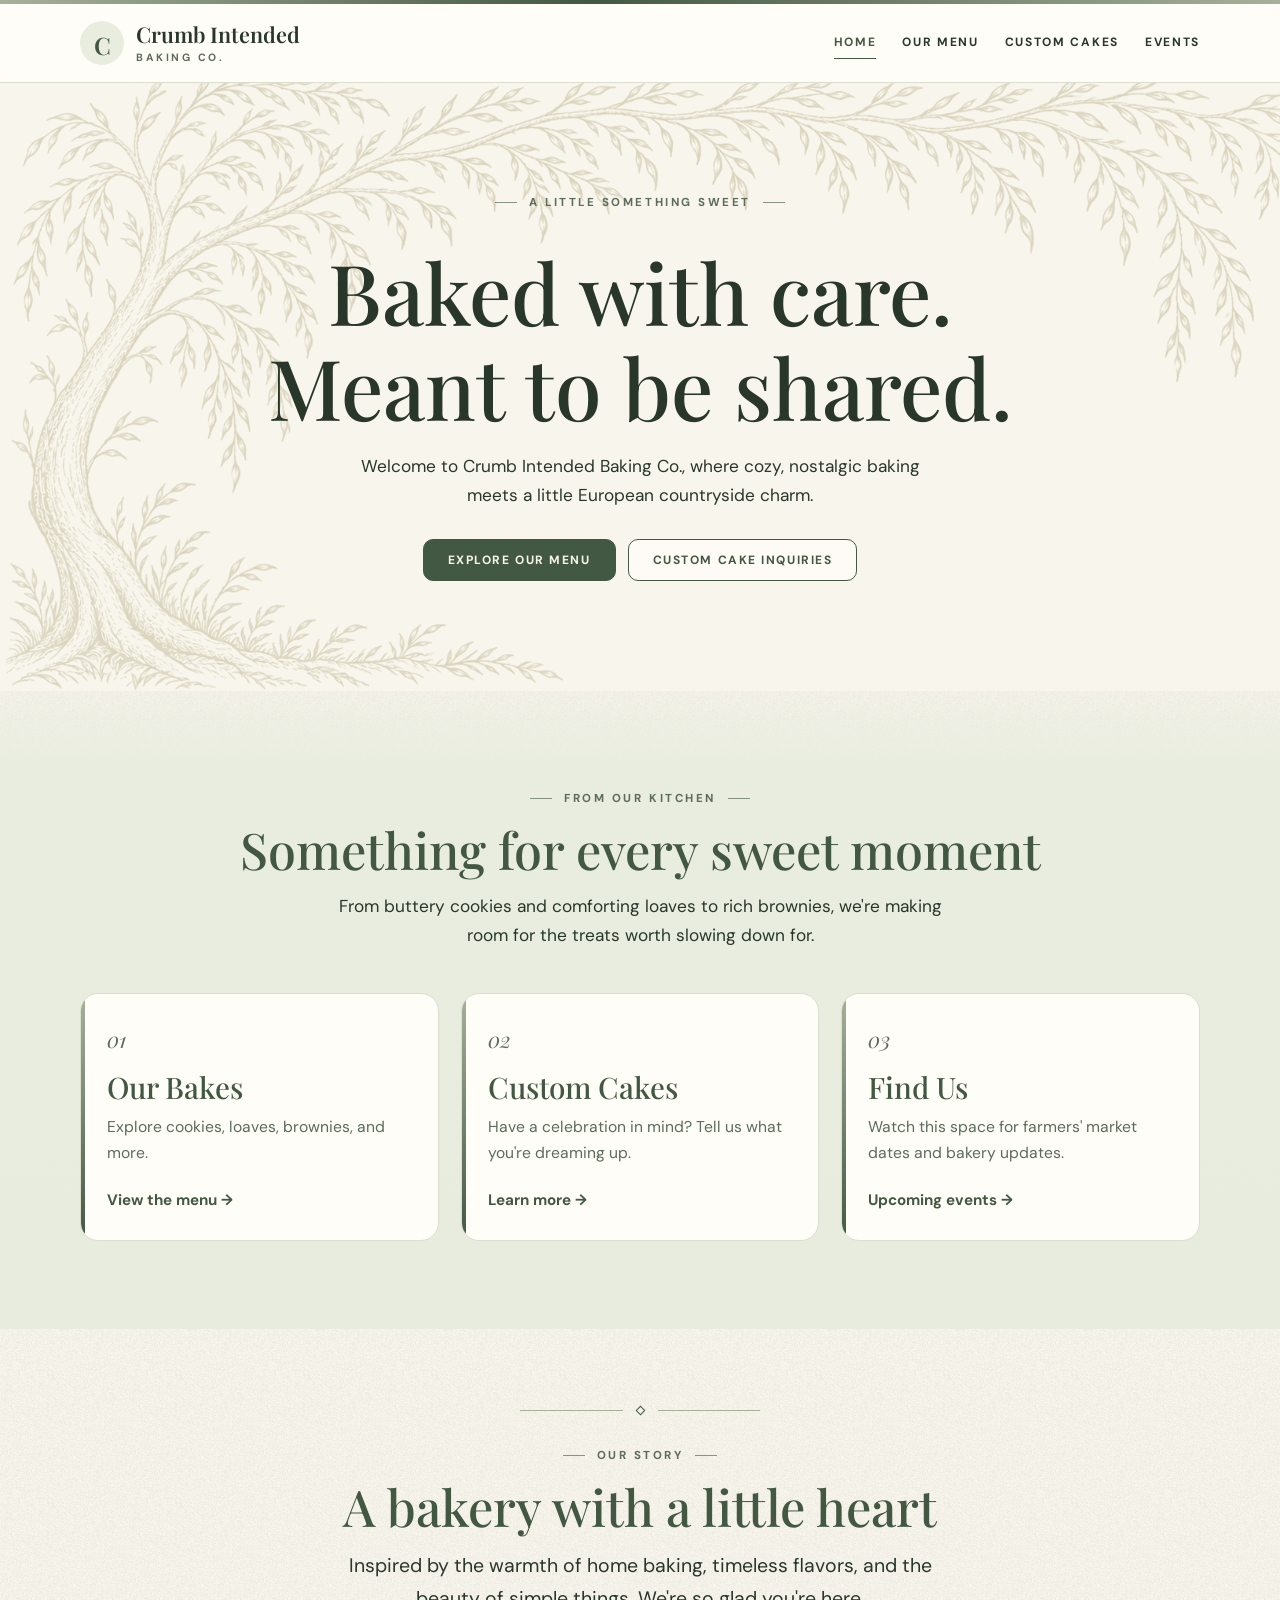
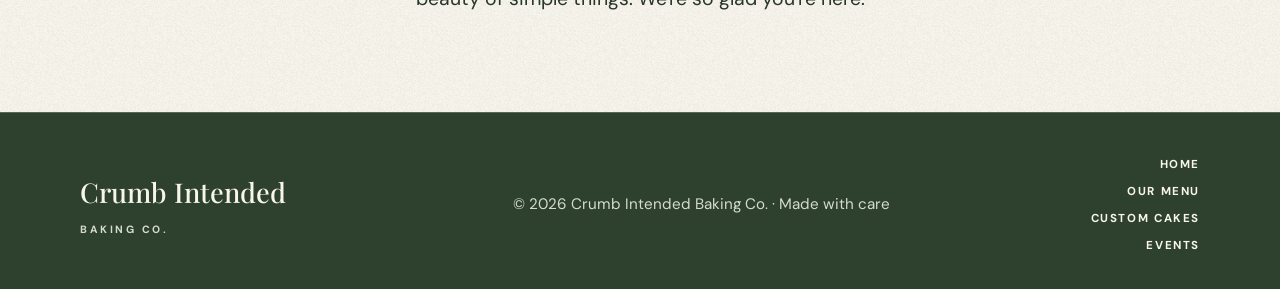
==== commit 123ec9f3: "Restore the original willow wrap and Playfair type. Put the home willow back behind the centered hea" ====
--- a/index.html
+++ b/index.html
@@ -9,8 +9,8 @@
   <link rel="icon" href="assets/favicon.svg" type="image/svg+xml">
   <link rel="preconnect" href="https://fonts.googleapis.com">
   <link rel="preconnect" href="https://fonts.gstatic.com" crossorigin>
-  <link href="https://fonts.googleapis.com/css2?family=DM+Sans:ital,opsz,wght@0,9..40,400;0,9..40,500;0,9..40,600;0,9..40,700;1,9..40,400&family=Fraunces:ital,opsz,wght@0,9..144,500;0,9..144,600;1,9..144,500&display=swap" rel="stylesheet">
-  <link rel="preload" as="image" href="assets/willow.webp" type="image/webp">
+  <link href="https://fonts.googleapis.com/css2?family=DM+Sans:ital,wght@0,400;0,500;0,600;0,700;1,400&family=Playfair+Display:ital,wght@0,400;0,500;0,600;1,500&display=swap" rel="stylesheet">
+  <link rel="preload" as="image" href="crumb_intended_willow_transparent.png">
   <link rel="stylesheet" href="styles.css">
 </head>
 <body>
@@ -36,18 +36,14 @@
 </header>
 <main id="main">
   <section class="hero">
-    <div class="wrap hero-layout">
-      <div class="hero-art" aria-hidden="true">
-        <img class="willow" src="assets/willow.webp" alt="" width="1600" height="716">
-      </div>
-      <div class="hero-copy">
-        <p class="eyebrow">A little something sweet</p>
-        <h1>Baked with care.<span class="line-soft">Meant to be shared.</span></h1>
-        <p class="lede">Welcome to Crumb Intended Baking Co., where cozy, nostalgic baking meets a little European countryside charm.</p>
-        <div class="actions">
-          <a class="button" href="menu.html">Explore our menu</a>
-          <a class="button ghost" href="custom-cakes.html">Custom cake inquiries</a>
-        </div>
+    <img class="willow-tree" src="crumb_intended_willow_transparent.png" alt="" width="1874" height="839" aria-hidden="true">
+    <div class="wrap">
+      <p class="eyebrow">A little something sweet</p>
+      <h1>Baked with care.<br>Meant to be shared.</h1>
+      <p class="lede">Welcome to Crumb Intended Baking Co., where cozy, nostalgic baking meets a little European countryside charm.</p>
+      <div class="actions">
+        <a class="button" href="menu.html">Explore our menu</a>
+        <a class="button ghost" href="custom-cakes.html">Custom cake inquiries</a>
       </div>
     </div>
   </section>
--- a/styles.css
+++ b/styles.css
@@ -121,9 +121,8 @@
   border-radius: 50%;
   background: var(--mist);
   color: var(--olive);
-  font-family: Fraunces, Georgia, serif;
-  font-style: italic;
-  font-weight: 500;
+  font-family: "Playfair Display", Georgia, serif;
+  font-weight: 600;
   font-size: 1.5rem;
   line-height: 1;
   padding-top: 3px;
@@ -131,11 +130,10 @@
 }
 
 .brand-text {
-  font-family: Fraunces, Georgia, serif;
-  font-weight: 500;
-  font-size: 1.48rem;
-  line-height: 0.95;
-  letter-spacing: -0.03em;
+  font-family: "Playfair Display", Georgia, serif;
+  font-weight: 600;
+  font-size: 1.35rem;
+  line-height: 1.15;
 }
 
 .brand-text small {
@@ -262,9 +260,8 @@
 }
 
 h1, h2, h3 {
-  font-family: Fraunces, Georgia, serif;
+  font-family: "Playfair Display", Georgia, serif;
   font-weight: 500;
-  letter-spacing: -0.03em;
   color: var(--ink);
 }
 
@@ -338,63 +335,67 @@
   transition: border-color 0.2s ease, transform 0.2s ease;
 }
 
-/* Hero */
+/* Hero — willow is decorative art wrapped around the centered headline,
+   in the same position as the original home page. */
 
 .hero {
   position: relative;
   overflow: hidden;
-  background:
-    radial-gradient(680px 460px at 8% 55%, rgba(166, 177, 154, 0.34), transparent 68%),
-    linear-gradient(180deg, #f3efe4 0%, var(--cream) 78%);
-}
-
-.hero-layout {
+  padding: 100px 0 110px;
+  text-align: center;
+  background: var(--cream);
+}
+
+.willow-tree {
+  position: absolute;
+  width: 1090px;
+  max-width: none;
+  height: auto;
+  transform: scale(1.35);
+  transform-origin: left center;
+  left: 0;
+  top: 70px;
+  opacity: 0.35;
+  pointer-events: none;
+  user-select: none;
+  z-index: 0;
+}
+
+.hero .wrap {
   position: relative;
   z-index: 1;
-  display: grid;
-  grid-template-columns: minmax(0, 1fr) minmax(300px, 560px);
-  align-items: center;
-  gap: 12px 36px;
-  padding: 42px 0 68px;
-}
-
-.hero-art { min-width: 0; }
-
-.willow {
-  display: block;
-  width: calc(100% + max(0px, (100vw - 1120px) / 2 - 20px));
-  max-width: none;
-  height: auto;
-  margin-left: calc(-1 * max(0px, (100vw - 1120px) / 2 - 20px));
-  pointer-events: none;
-  user-select: none;
-}
-
-.hero-copy { position: relative; }
+}
+
+.hero .eyebrow::after {
+  content: "";
+  width: 22px;
+  height: 1px;
+  background: currentColor;
+  opacity: 0.7;
+}
 
 .hero h1 {
-  margin: 0 0 18px;
-  font-size: clamp(2.9rem, 4.3vw, 4.35rem);
-  line-height: 0.98;
+  max-width: 850px;
+  margin: 18px auto;
+  font-size: clamp(44px, 7vw, 84px);
+  line-height: 1.13;
   color: var(--ink);
 }
 
-.hero h1 .line-soft {
-  display: block;
-  font-style: italic;
-  font-weight: 500;
-  color: var(--olive);
-}
-
-.hero .lede { color: var(--ink); }
-
-.hero-copy > * {
+.hero .lede {
+  margin-inline: auto;
+  color: var(--ink);
+}
+
+.hero .actions { justify-content: center; }
+
+.hero .wrap > * {
   animation: rise 0.75s ease both;
 }
 
-.hero-copy > *:nth-child(2) { animation-delay: 0.08s; }
-.hero-copy > *:nth-child(3) { animation-delay: 0.16s; }
-.hero-copy > *:nth-child(4) { animation-delay: 0.24s; }
+.hero .wrap > *:nth-child(2) { animation-delay: 0.08s; }
+.hero .wrap > *:nth-child(3) { animation-delay: 0.16s; }
+.hero .wrap > *:nth-child(4) { animation-delay: 0.24s; }
 
 @keyframes rise {
   from { opacity: 0; transform: translateY(12px); }
@@ -442,7 +443,7 @@
 }
 
 .card-index {
-  font-family: Fraunces, Georgia, serif;
+  font-family: "Playfair Display", Georgia, serif;
   font-style: italic;
   font-size: 1.35rem;
   color: var(--sage-deep);
@@ -516,6 +517,23 @@
   opacity: 0.2;
   pointer-events: none;
   user-select: none;
+}
+
+/* Menu: a stronger sage-to-cream fade than the other page heroes. */
+.menu-page main {
+  background:
+    radial-gradient(920px 480px at 88% -8%, rgba(166, 177, 154, 0.9), transparent 62%),
+    linear-gradient(180deg, #a6b19a 0%, #c5d0bc 18%, #dce4d2 42%, #e8eddf 66%, #f8f5ec 100%);
+}
+
+.menu-page .page-hero {
+  background: none;
+  padding-bottom: 28px;
+}
+
+.menu-page .page-hero .eyebrow,
+.menu-page .page-hero h1 {
+  color: var(--ink);
 }
 
 .page-hero h1 {
@@ -634,7 +652,7 @@
   background:
     radial-gradient(circle at 50% 42%, rgba(255, 253, 248, 0.95), rgba(232, 237, 223, 0.95));
   color: var(--sage-deep);
-  font-family: Fraunces, Georgia, serif;
+  font-family: "Playfair Display", Georgia, serif;
   font-style: italic;
   font-weight: 500;
   font-size: 1.2rem;
@@ -784,7 +802,7 @@
   margin-top: 18px !important;
   padding-top: 16px;
   border-top: 1px solid var(--line);
-  font-family: Fraunces, Georgia, serif;
+  font-family: "Playfair Display", Georgia, serif;
   font-style: italic;
   font-size: 1.35rem;
   line-height: 1.35;
@@ -833,10 +851,9 @@
 
 .footer-name {
   margin: 0;
-  font-family: Fraunces, Georgia, serif;
+  font-family: "Playfair Display", Georgia, serif;
   font-size: 1.7rem;
   font-weight: 500;
-  letter-spacing: -0.03em;
   color: var(--cream);
 }
 
@@ -930,19 +947,6 @@
 /* Responsive */
 
 @media (max-width: 980px) {
-  .hero-layout {
-    display: block;
-    min-height: 0;
-    padding: 8px 0 56px;
-  }
-
-  .hero-art { margin: 0 0 8px; }
-
-  .willow {
-    width: 100%;
-    margin-left: 0;
-  }
-
   .announcement { grid-template-columns: 1fr; }
 
   .announcement-body {
@@ -998,7 +1002,11 @@
 
   .section { padding: 64px 0; }
 
+  .hero { padding: 75px 0; }
+
   .page-hero { padding: 48px 0 40px; }
+
+  .menu-page .page-hero { padding-bottom: 12px; }
 
   .page-hero-willow { width: 320px; opacity: 0.16; }
 
@@ -1025,7 +1033,6 @@
     clip: rect(0 0 0 0);
   }
 
-  .hero h1 { font-size: clamp(2.7rem, 12vw, 3.4rem); }
 }
 
 @media (prefers-reduced-motion: reduce) {
